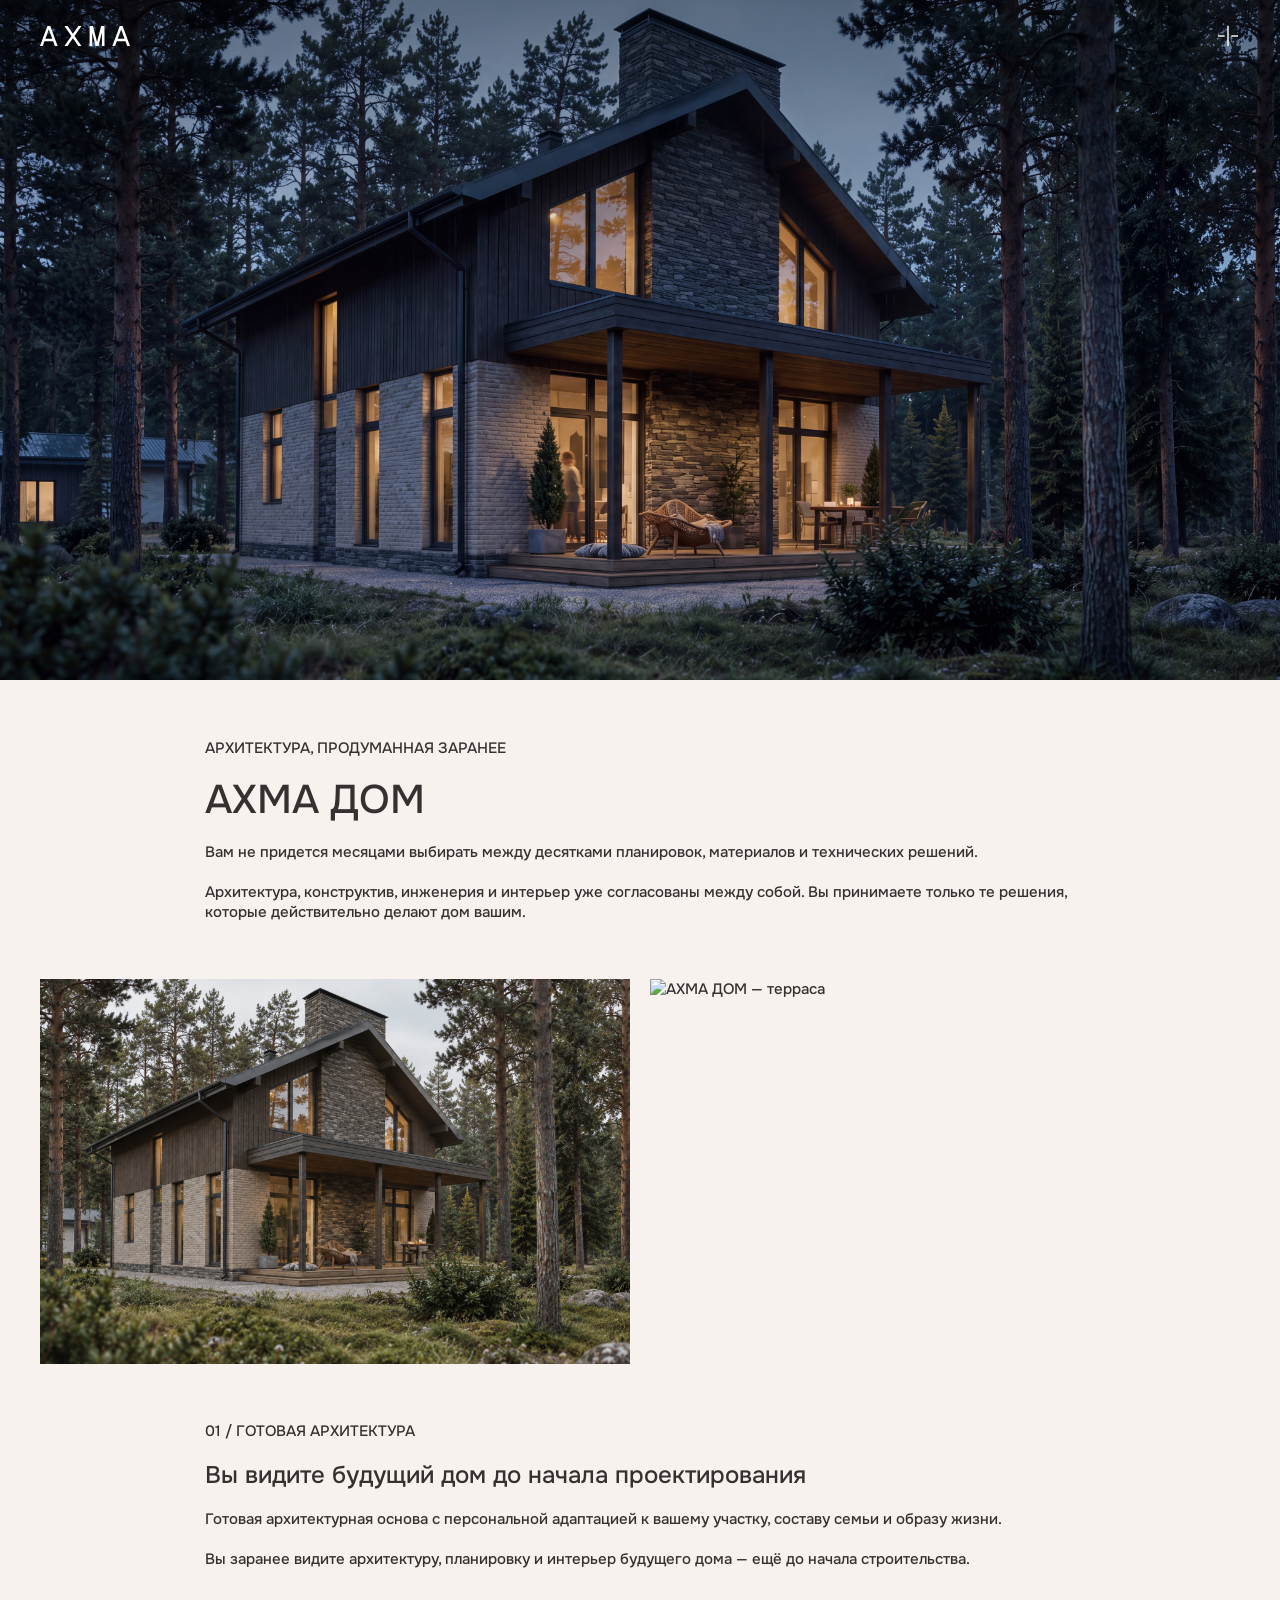
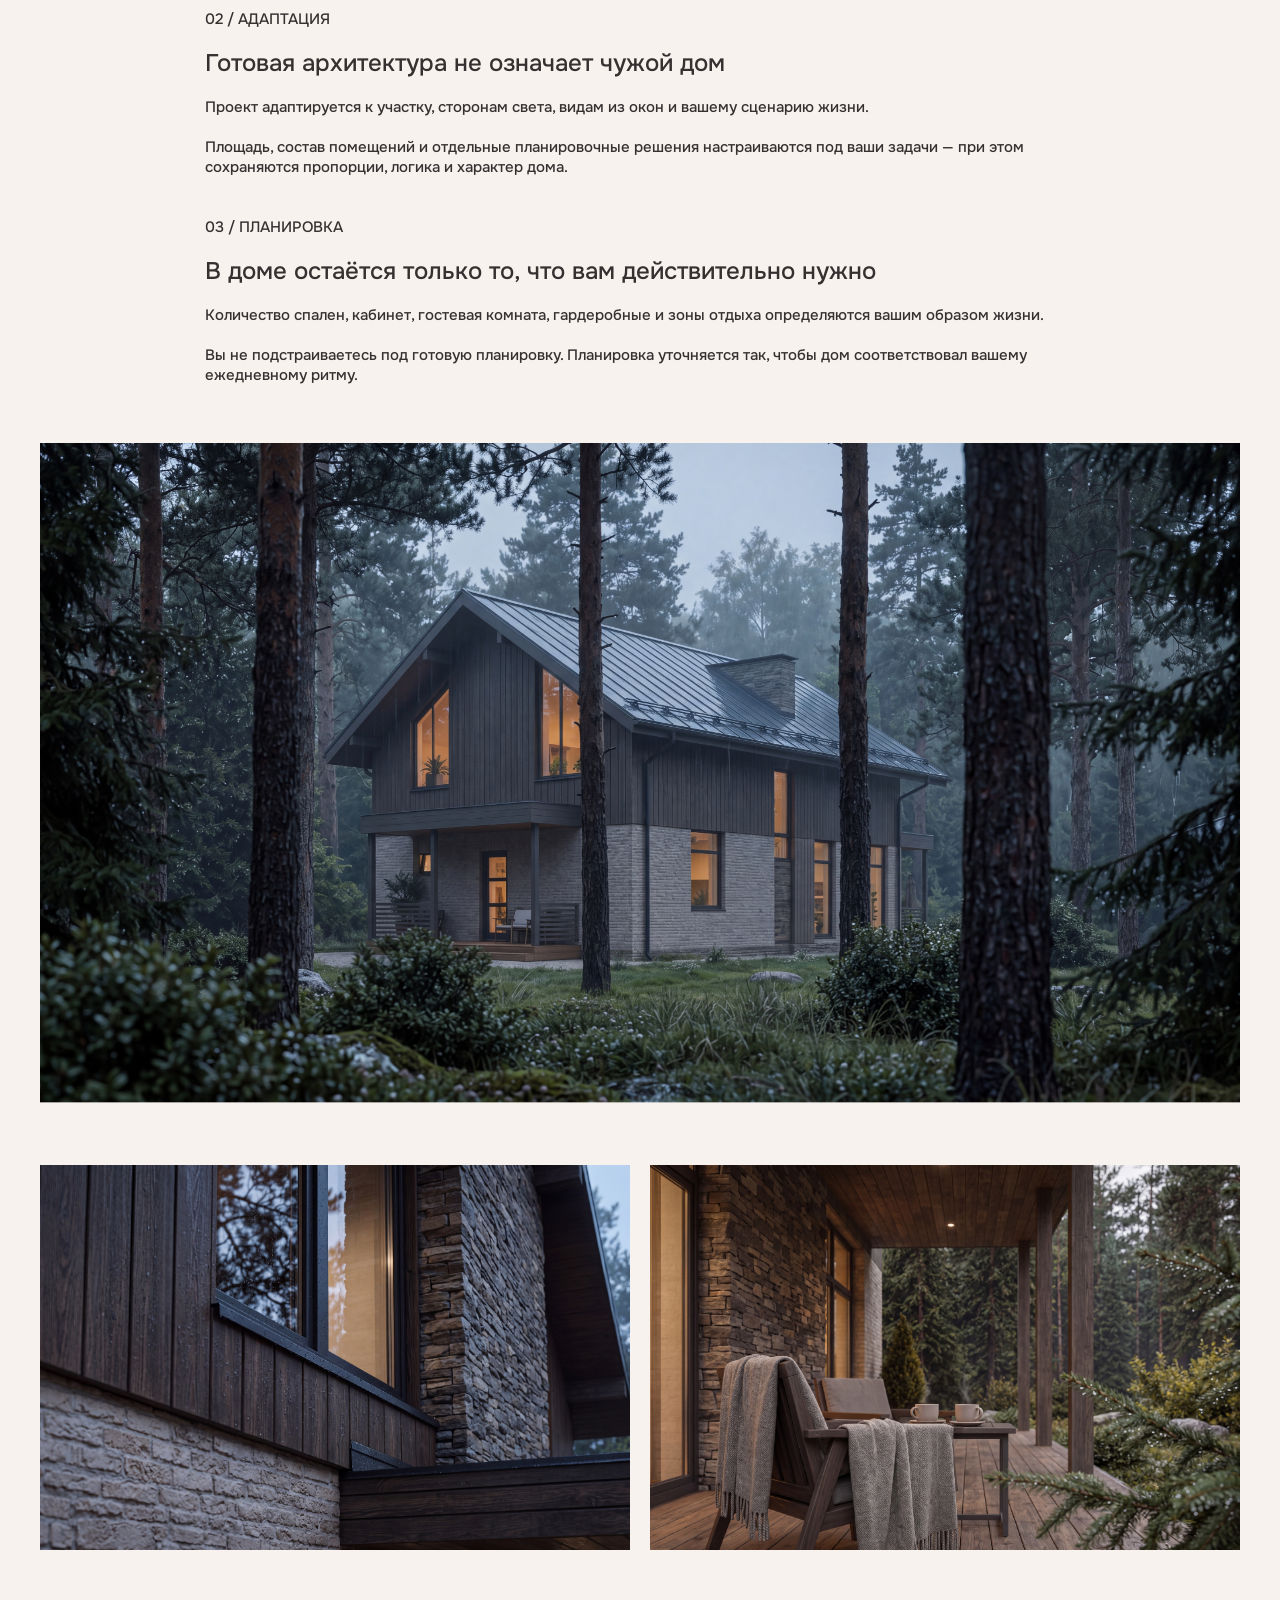
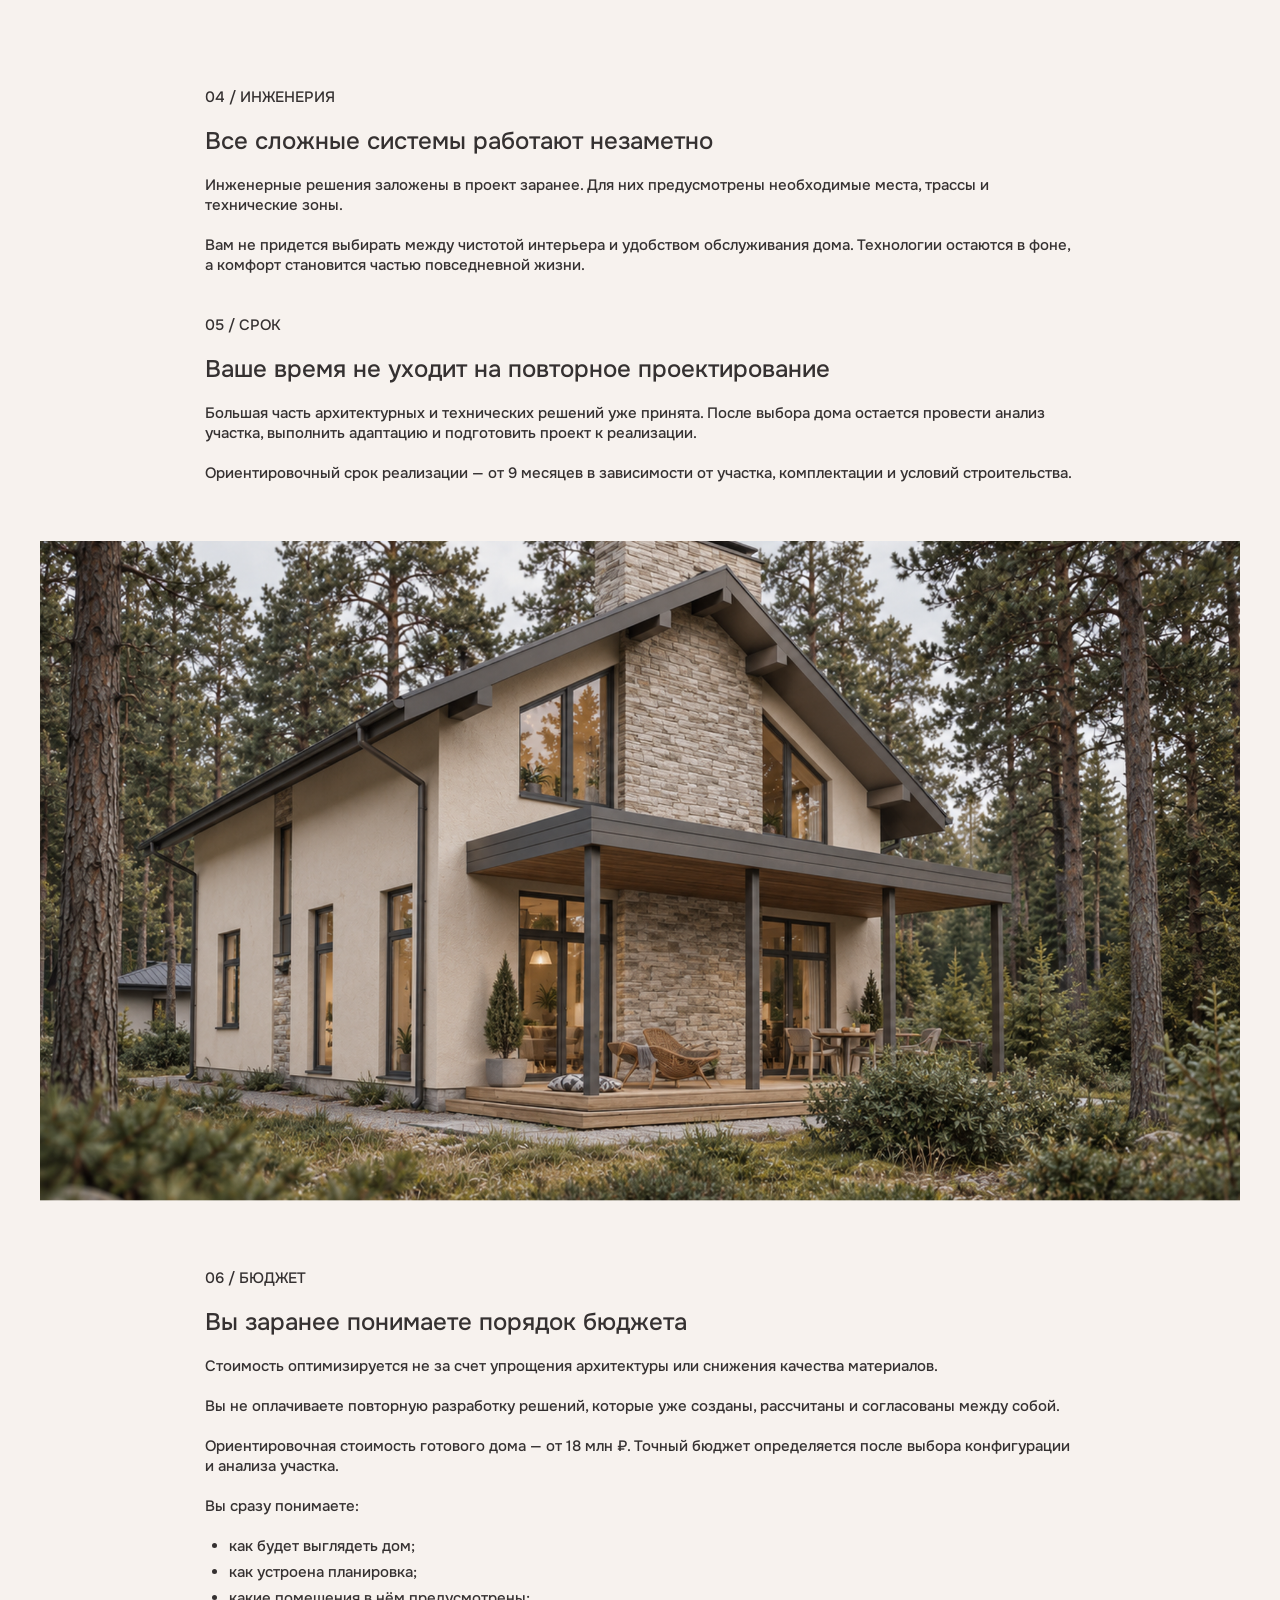
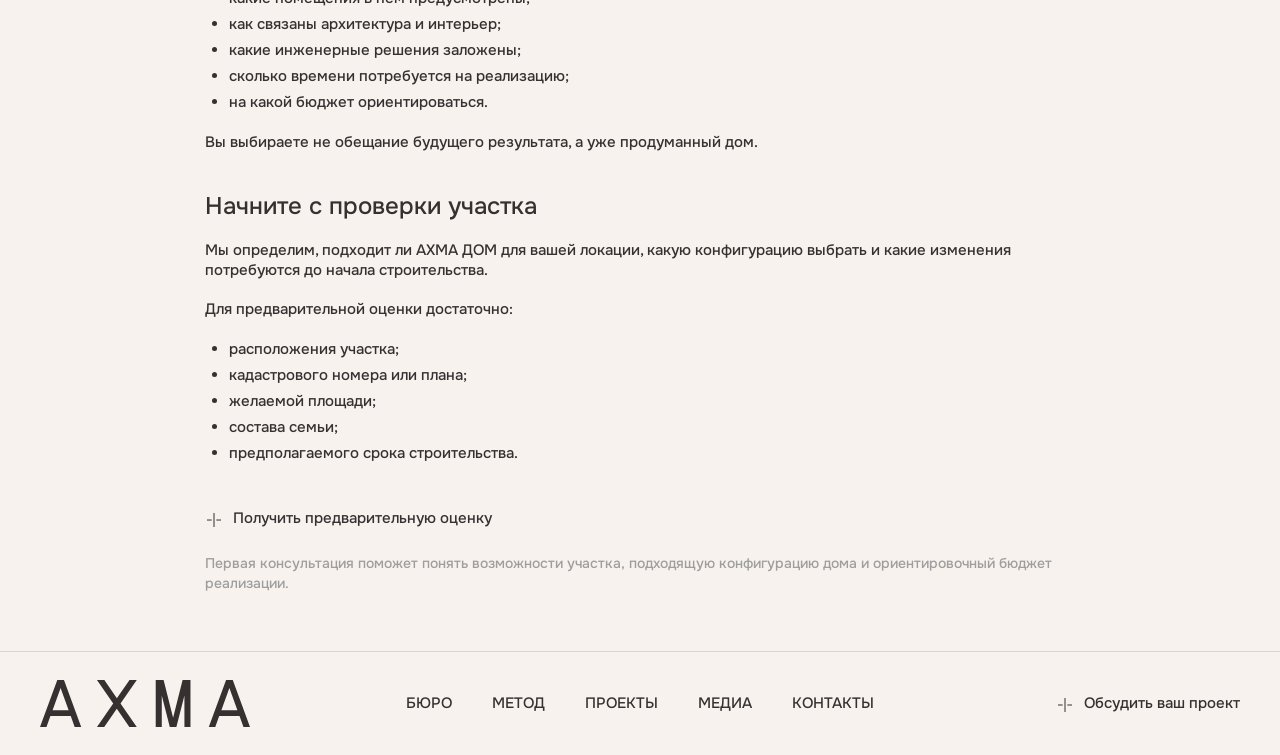
==== ahma-dom.html @ 240c0ae1 "Initial AHMA architectural bureau website with GSAP animations, 6 projects, and intro video" ====
<!DOCTYPE html>
<html lang="ru">
<head>
  <meta charset="UTF-8" />
  <meta name="viewport" content="width=device-width, initial-scale=1.0" />
  <title>АХМА ДОМ — Архитектура, продуманная заранее</title>
  <link rel="preconnect" href="https://fonts.googleapis.com" />
  <link rel="preconnect" href="https://fonts.gstatic.com" crossorigin />
  <link href="https://fonts.googleapis.com/css2?family=Onest:wght@400;500&display=swap" rel="stylesheet" />
  <link rel="stylesheet" href="styles.css" />
  <link rel="stylesheet" href="pages.css" />
</head>
<body id="top">
  <header class="site-header" id="site-header">
    <div class="site-header__inner">
      <a href="index.html" class="site-header__logo" aria-label="АХМА — на главную">
        <img src="assets/logo-header.svg" alt="АХМА" width="90" height="20" />
      </a>
      <button type="button" class="site-header__menu-btn" id="menu-toggle" aria-label="Открыть меню" aria-expanded="false" aria-controls="nav-drawer">
        <img src="assets/menu-icon.svg" alt="" width="24" height="24" />
      </button>
    </div>
  </header>

  <div class="nav-drawer" id="nav-drawer" aria-hidden="true">
    <div class="nav-drawer__backdrop" data-close-drawer></div>
    <nav class="nav-drawer__panel" aria-label="Основная навигация">
      <div class="nav-drawer__top">
        <a href="index.html" class="nav-drawer__logo" aria-label="АХМА — на главную">
          <img src="assets/logo-footer.svg" alt="АХМА" width="144" height="32" />
        </a>
        <button type="button" class="nav-drawer__close" data-close-drawer aria-label="Закрыть меню">
          <img src="assets/arrow-icon.svg" alt="" width="18" height="18" />
        </button>
      </div>
      <ul class="nav-drawer__links">
        <li><a href="bureau.html">Бюро</a></li>
        <li><a href="method.html">Метод</a></li>
        <li><a href="projects.html">Проекты</a></li>
        <li><a href="ahma-dom.html">АХМА ДОМ</a></li>
        <li><a href="media.html">Медиа</a></li>
        <li><a href="index.html#contact">Контакты</a></li>
      </ul>
      <div class="nav-drawer__footer">
        <div class="nav-drawer__contacts">
          <a href="mailto:ahma@bureau.ru">ahma@bureau.ru</a>
          <a href="tel:+79381221138">+7 938 122 11 38</a>
        </div>
        <div class="nav-drawer__socials">
          <a href="https://wa.me/79381221138" target="_blank" rel="noopener noreferrer">WhatsApp</a>
          <a href="https://pinterest.com/" target="_blank" rel="noopener noreferrer">Pinterest</a>
        </div>
      </div>
    </nav>
  </div>

  <main>
    <section class="case-hero">
      <button type="button" class="case-hero__btn" data-lightbox-src="assets/pages/ahmadom-hero.png" data-lightbox-caption="АХМА ДОМ — главный фасад">
        <img src="assets/pages/ahmadom-hero.png" alt="АХМА ДОМ" />
      </button>
      <div class="case-hero__vignette" aria-hidden="true"></div>
    </section>

    <section class="container">
      <div class="ahmadom-section">
        <div class="ahmadom-block">
          <p class="section-eyebrow">Архитектура, продуманная заранее</p>
          <h1 class="display-heading" style="text-transform: uppercase;">АХМА дом</h1>
          <p class="body-copy">Вам не придется месяцами выбирать между десятками планировок, материалов и технических решений.</p>
          <p class="body-copy">Архитектура, конструктив, инженерия и интерьер уже согласованы между собой. Вы принимаете только те решения, которые действительно делают дом вашим.</p>
        </div>
      </div>

      <div class="case-gallery__pair">
        <figure class="case-gallery__pair-item">
          <button type="button" class="project-trigger" data-lightbox-src="assets/pages/ahmadom-1.png" data-lightbox-caption="АХМА ДОМ — экстерьер">
            <img src="assets/pages/ahmadom-1.png" alt="АХМА ДОМ — экстерьер" loading="lazy" />
          </button>
        </figure>
        <figure class="case-gallery__pair-item">
          <button type="button" class="project-trigger" data-lightbox-src="assets/pages/ahmadom-2.png" data-lightbox-caption="АХМА ДОМ — терраса">
            <img src="assets/pages/ahmadom-2.png" alt="АХМА ДОМ — терраса" loading="lazy" />
          </button>
        </figure>
      </div>

      <div class="ahmadom-section">
        <article class="ahmadom-block">
          <p class="section-eyebrow">01 / Готовая архитектура</p>
          <h2 class="display-sm">Вы видите будущий дом до начала проектирования</h2>
          <p class="body-copy">Готовая архитектурная основа с персональной адаптацией к вашему участку, составу семьи и образу жизни.</p>
          <p class="body-copy">Вы заранее видите архитектуру, планировку и интерьер будущего дома — ещё до начала строительства.</p>
        </article>

        <article class="ahmadom-block">
          <p class="section-eyebrow">02 / Адаптация</p>
          <h2 class="display-sm">Готовая архитектура не означает чужой дом</h2>
          <p class="body-copy">Проект адаптируется к участку, сторонам света, видам из окон и вашему сценарию жизни.</p>
          <p class="body-copy">Площадь, состав помещений и отдельные планировочные решения настраиваются под ваши задачи — при этом сохраняются пропорции, логика и характер дома.</p>
        </article>

        <article class="ahmadom-block">
          <p class="section-eyebrow">03 / Планировка</p>
          <h2 class="display-sm">В доме остаётся только то, что вам действительно нужно</h2>
          <p class="body-copy">Количество спален, кабинет, гостевая комната, гардеробные и зоны отдыха определяются вашим образом жизни.</p>
          <p class="body-copy">Вы не подстраиваетесь под готовую планировку. Планировка уточняется так, чтобы дом соответствовал вашему ежедневному ритму.</p>
        </article>
      </div>

      <div class="case-gallery">
        <figure class="case-gallery__wide">
          <button type="button" class="project-trigger" data-lightbox-src="assets/pages/ahmadom-3.png" data-lightbox-caption="АХМА ДОМ — вечерний ракурс">
            <img src="assets/pages/ahmadom-3.png" alt="АХМА ДОМ — вечерний ракурс" loading="lazy" />
          </button>
        </figure>

        <div class="case-gallery__pair">
          <figure class="case-gallery__pair-item">
            <button type="button" class="project-trigger" data-lightbox-src="assets/pages/ahmadom-4.png" data-lightbox-caption="АХМА ДОМ — интерьер гостиной">
              <img src="assets/pages/ahmadom-4.png" alt="АХМА ДОМ — интерьер" loading="lazy" />
            </button>
          </figure>
          <figure class="case-gallery__pair-item">
            <button type="button" class="project-trigger" data-lightbox-src="assets/pages/ahmadom-5.png" data-lightbox-caption="АХМА ДОМ — свет и материалы">
              <img src="assets/pages/ahmadom-5.png" alt="АХМА ДОМ — материалы" loading="lazy" />
            </button>
          </figure>
        </div>
      </div>

      <div class="ahmadom-section">
        <article class="ahmadom-block">
          <p class="section-eyebrow">04 / Инженерия</p>
          <h2 class="display-sm">Все сложные системы работают незаметно</h2>
          <p class="body-copy">Инженерные решения заложены в проект заранее. Для них предусмотрены необходимые места, трассы и технические зоны.</p>
          <p class="body-copy">Вам не придется выбирать между чистотой интерьера и удобством обслуживания дома. Технологии остаются в фоне, а комфорт становится частью повседневной жизни.</p>
        </article>

        <article class="ahmadom-block">
          <p class="section-eyebrow">05 / Срок</p>
          <h2 class="display-sm">Ваше время не уходит на повторное проектирование</h2>
          <p class="body-copy">Большая часть архитектурных и технических решений уже принята. После выбора дома остается провести анализ участка, выполнить адаптацию и подготовить проект к реализации.</p>
          <p class="body-copy">Ориентировочный срок реализации — от 9 месяцев в зависимости от участка, комплектации и условий строительства.</p>
        </article>
      </div>

      <figure class="case-gallery__wide">
        <button type="button" class="project-trigger" data-lightbox-src="assets/pages/ahmadom-6.png" data-lightbox-caption="АХМА ДОМ — двор с костровой чашей">
          <img src="assets/pages/ahmadom-6.png" alt="АХМА ДОМ — двор" loading="lazy" />
        </button>
      </figure>

      <div class="ahmadom-section">
        <article class="ahmadom-block">
          <p class="section-eyebrow">06 / Бюджет</p>
          <h2 class="display-sm">Вы заранее понимаете порядок бюджета</h2>
          <p class="body-copy">Стоимость оптимизируется не за счет упрощения архитектуры или снижения качества материалов.</p>
          <p class="body-copy">Вы не оплачиваете повторную разработку решений, которые уже созданы, рассчитаны и согласованы между собой.</p>
          <p class="body-copy">Ориентировочная стоимость готового дома — от 18 млн ₽. Точный бюджет определяется после выбора конфигурации и анализа участка.</p>
          <p class="body-copy">Вы сразу понимаете:</p>
          <ul class="ahmadom-list">
            <li>как будет выглядеть дом;</li>
            <li>как устроена планировка;</li>
            <li>какие помещения в нём предусмотрены;</li>
            <li>как связаны архитектура и интерьер;</li>
            <li>какие инженерные решения заложены;</li>
            <li>сколько времени потребуется на реализацию;</li>
            <li>на какой бюджет ориентироваться.</li>
          </ul>
          <p class="body-copy">Вы выбираете не обещание будущего результата, а уже продуманный дом.</p>
        </article>

        <article class="ahmadom-block">
          <h2 class="display-sm">Начните с проверки участка</h2>
          <p class="body-copy">Мы определим, подходит ли АХМА ДОМ для вашей локации, какую конфигурацию выбрать и какие изменения потребуются до начала строительства.</p>
          <p class="body-copy">Для предварительной оценки достаточно:</p>
          <ul class="ahmadom-list">
            <li>расположения участка;</li>
            <li>кадастрового номера или плана;</li>
            <li>желаемой площади;</li>
            <li>состава семьи;</li>
            <li>предполагаемого срока строительства.</li>
          </ul>
        </article>

        <div class="ahmadom-block">
          <a href="index.html#contact" class="action-link">
            <span class="action-link__icon" aria-hidden="true"><img src="assets/arrow-icon.svg" alt="" width="18" height="18" /></span>
            <span>Получить предварительную оценку</span>
          </a>
          <p style="font-size: 14px; color: #9e9e9e; line-height: 20px;">
            Первая консультация поможет понять возможности участка, подходящую конфигурацию дома и ориентировочный бюджет реализации.
          </p>
        </div>
      </div>
    </section>
  </main>

  <footer class="site-footer">
    <div class="site-footer__inner">
      <a href="index.html" class="site-footer__logo" aria-label="АХМА — на главную">
        <img src="assets/logo-footer.svg" alt="АХМА" width="315" height="70" />
      </a>
      <nav class="site-footer__nav" aria-label="Навигация в подвале">
        <a href="bureau.html">Бюро</a>
        <a href="method.html">Метод</a>
        <a href="projects.html">Проекты</a>
        <a href="media.html">Медиа</a>
        <a href="index.html#contact">Контакты</a>
      </nav>
      <a href="index.html#contact" class="action-link site-footer__cta">
        <span class="action-link__icon" aria-hidden="true"><img src="assets/arrow-icon.svg" alt="" width="18" height="18" /></span>
        <span>Обсудить ваш проект</span>
      </a>
    </div>
  </footer>

  <div class="lightbox" id="lightbox" aria-hidden="true" role="dialog" aria-modal="true" aria-label="Просмотр фотографии">
    <div class="lightbox__top">
      <span class="lightbox__counter" id="lightbox-counter">01 / 07</span>
      <div class="lightbox__controls">
        <label class="lightbox__mode-toggle"><input type="checkbox" id="lightbox-no-dim-toggle" /><span>Без затемнения</span></label>
        <button type="button" class="lightbox__close" id="lightbox-close" aria-label="Закрыть просмотр">×</button>
      </div>
    </div>
    <div class="lightbox__stage">
      <button type="button" class="lightbox__zone lightbox__zone--prev" id="lightbox-prev" aria-label="Предыдущее фото"><span class="lightbox__arrow" aria-hidden="true">←</span></button>
      <figure class="lightbox__figure"><img src="" alt="" id="lightbox-img" /></figure>
      <button type="button" class="lightbox__zone lightbox__zone--next" id="lightbox-next" aria-label="Следующее фото"><span class="lightbox__arrow" aria-hidden="true">→</span></button>
    </div>
    <div class="lightbox__bottom"><p class="lightbox__caption" id="lightbox-caption"></p></div>
  </div>

  <script src="vendor/gsap.min.js"></script>
  <script src="vendor/ScrollTrigger.min.js"></script>
  <script src="site.js"></script>
  <script src="animations.js"></script>
</body>
</html>
---- styles.css ----
/* ==========================================================================
   АХМА — Architectural Bureau Design System & Responsive Layout
   Reference desktop width: 1920px (1800px inner container, 60px margins)
   ========================================================================== */

:root {
  --bg: #f7f2ee;
  --ink: #353131;
  --muted: #8c8c8c;
  --border: #dad5d1;
  --font-main: 'Cygre Medium', 'Cygre', 'Onest', -apple-system, BlinkMacSystemFont, 'Helvetica Neue', sans-serif;

  --gutter: clamp(20px, 3.125vw, 60px);
  --container-max: 1920px;

  --text-display: clamp(28px, 3.125vw, 60px);
  --leading-display: 1.1;
  --text-body: clamp(15px, 0.9375vw, 18px);
  --leading-body: 1.3333;
  --text-small: clamp(13px, 0.729vw, 14px);
  --leading-small: 1.4285;

  --ease: cubic-bezier(0.22, 1, 0.36, 1);
}

*,
*::before,
*::after {
  box-sizing: border-box;
}

html {
  scroll-behavior: smooth;
  background-color: var(--bg);
  color: var(--ink);
  font-family: var(--font-main);
  font-weight: 500;
  -webkit-font-smoothing: antialiased;
  -moz-osx-font-smoothing: grayscale;
}

body {
  margin: 0;
  background-color: var(--bg);
  color: var(--ink);
  font-size: var(--text-body);
  line-height: var(--leading-body);
  overflow-x: clip;
}

img {
  display: block;
  max-width: 100%;
}

a {
  color: inherit;
  text-decoration: none;
}

button,
input {
  font: inherit;
  color: inherit;
}

h1,
h2,
h3,
p,
blockquote,
figure,
ul,
ol {
  margin: 0;
}

ul,
ol {
  padding: 0;
  list-style: none;
}

.sr-only {
  position: absolute;
  width: 1px;
  height: 1px;
  padding: 0;
  margin: -1px;
  overflow: hidden;
  clip: rect(0, 0, 0, 0);
  white-space: nowrap;
  border: 0;
}

.container {
  width: 100%;
  max-width: var(--container-max);
  margin-inline: auto;
  padding-inline: var(--gutter);
}

/* Typography helpers */
.section-eyebrow {
  font-size: var(--text-body);
  line-height: var(--leading-body);
  font-weight: 500;
  text-transform: uppercase;
  color: var(--ink);
}

.display-heading {
  font-size: var(--text-display);
  line-height: var(--leading-display);
  font-weight: 500;
  color: var(--ink);
}

.body-copy {
  font-size: var(--text-body);
  line-height: var(--leading-body);
  font-weight: 500;
  color: var(--ink);
}

/* Action link (+ icon + label) */
.action-link {
  display: inline-flex;
  align-items: center;
  gap: 10px;
  font-size: var(--text-body);
  line-height: var(--leading-body);
  font-weight: 500;
  color: var(--ink);
  background: none;
  border: none;
  padding: 4px 0;
  cursor: pointer;
  white-space: nowrap;
  transition: opacity 0.25s var(--ease);
}

.action-link:hover {
  opacity: 0.65;
}

.action-link__icon {
  display: inline-flex;
  align-items: center;
  padding-top: 4px;
  flex-shrink: 0;
  transition: transform 0.35s var(--ease);
}

.action-link:hover .action-link__icon {
  transform: rotate(90deg);
}

.action-link__icon img {
  width: 18px;
  height: 18px;
}

/* ==========================================================================
   Header & Left-sliding Navigation Drawer (Меню · слева)
   ========================================================================== */
.site-header {
  position: fixed;
  top: 0;
  left: 0;
  right: 0;
  z-index: 40;
  pointer-events: none;
  transition: background-color 0.35s var(--ease), border-color 0.35s var(--ease);
  border-bottom: 1px solid transparent;
}

.site-header.is-scrolled {
  background-color: rgba(247, 242, 238, 0.9);
  backdrop-filter: blur(10px);
  -webkit-backdrop-filter: blur(10px);
  border-bottom-color: var(--border);
}

.site-header__inner {
  max-width: var(--container-max);
  margin-inline: auto;
  padding: clamp(20px, 1.875vw, 36px) var(--gutter);
  display: flex;
  align-items: center;
  justify-content: space-between;
  transition: padding 0.3s var(--ease);
}

.site-header.is-scrolled .site-header__inner {
  padding-block: 18px;
}

.site-header__logo,
.site-header__menu-btn {
  pointer-events: auto;
  display: inline-flex;
  align-items: center;
  justify-content: center;
}

.site-header__logo img {
  width: 90px;
  height: 20px;
  transition: filter 0.3s var(--ease);
}

.site-header.is-dark-ink .site-header__logo img,
.site-header.is-dark-ink .site-header__menu-btn img,
.site-header.is-scrolled .site-header__logo img,
.site-header.is-scrolled .site-header__menu-btn img {
  filter: brightness(0) saturate(100%) invert(16%) sepia(6%) saturate(464%) hue-rotate(314deg) brightness(95%) contrast(88%);
}

.site-header__menu-btn {
  background: none;
  border: none;
  padding: 4px;
  margin: -4px;
  cursor: pointer;
  transition: transform 0.35s var(--ease), opacity 0.25s var(--ease);
}

.site-header__menu-btn:hover {
  transform: rotate(90deg);
}

.site-header__menu-btn img {
  width: 24px;
  height: 24px;
}

/* Left-sliding Navigation Drawer */
.nav-drawer {
  position: fixed;
  inset: 0;
  z-index: 60;
  pointer-events: none;
  visibility: hidden;
}

.nav-drawer.is-open {
  pointer-events: auto;
  visibility: visible;
}

.nav-drawer__backdrop {
  position: absolute;
  inset: 0;
  background-color: rgba(53, 49, 49, 0.32);
  opacity: 0;
  transition: opacity 0.35s var(--ease);
}

.nav-drawer.is-open .nav-drawer__backdrop {
  opacity: 1;
}

.nav-drawer__panel {
  position: absolute;
  top: 0;
  left: 0;
  bottom: 0;
  width: min(520px, 100%);
  background-color: var(--bg);
  border-right: 1px solid var(--border);
  padding: clamp(24px, 2.5vw, 44px) var(--gutter);
  display: flex;
  flex-direction: column;
  justify-content: space-between;
  transform: translateX(-100%);
  transition: transform 0.42s var(--ease);
}

.nav-drawer.is-open .nav-drawer__panel {
  transform: translateX(0);
}

.nav-drawer__top {
  display: flex;
  align-items: center;
  justify-content: space-between;
}

.nav-drawer__logo img {
  width: 112px;
  height: 25px;
}

.nav-drawer__close {
  background: none;
  border: none;
  padding: 8px;
  margin: -8px;
  cursor: pointer;
  display: inline-flex;
  align-items: center;
  justify-content: center;
  transform: rotate(45deg);
  transition: transform 0.3s var(--ease), opacity 0.25s var(--ease);
}

.nav-drawer__close:hover {
  transform: rotate(135deg);
  opacity: 0.65;
}

.nav-drawer__close img {
  width: 18px;
  height: 18px;
}

.nav-drawer__links {
  display: flex;
  flex-direction: column;
  gap: 18px;
  margin-block: 40px;
}

.nav-drawer__links a {
  font-size: clamp(28px, 3vw, 44px);
  line-height: 1.15;
  text-transform: uppercase;
  letter-spacing: -0.02em;
  transition: opacity 0.25s var(--ease);
}

.nav-drawer__links a:hover {
  opacity: 0.55;
}

.nav-drawer__footer {
  border-top: 1px solid var(--border);
  padding-top: 24px;
  display: flex;
  flex-direction: column;
  gap: 16px;
}

.nav-drawer__contacts,
.nav-drawer__socials {
  display: flex;
  flex-wrap: wrap;
  gap: 12px 24px;
  font-size: 16px;
}

.nav-drawer__contacts a:hover,
.nav-drawer__socials a:hover {
  opacity: 0.6;
}

/* ==========================================================================
   Section 1 & 2: Scroll-driven Hero -> Sky Intro (encore-resort.ru style)
   ========================================================================== */
.intro-stage {
  position: relative;
  width: 100%;
  background-color: var(--bg);
}

.intro-scroll-track {
  position: relative;
  height: 245svh;
}

.intro-sticky {
  position: sticky;
  top: 0;
  height: 100svh;
  width: 100%;
  overflow: hidden;
  display: flex;
  align-items: center;
}

.intro-sticky__sky {
  position: absolute;
  inset: 0;
  background: linear-gradient(180deg, #bcc5ef 0%, #dfe2e7 66%, #f7f2ee 100%);
  z-index: 1;
}

.intro__content {
  position: relative;
  z-index: 2;
  width: 100%;
  max-width: var(--container-max);
  margin-inline: auto;
  padding-inline: var(--gutter);
  padding-top: clamp(48px, 5vw, 96px);
}

.intro__editorial {
  width: min(1180px, 100%);
  margin-inline: auto;
}

.intro__thumb-slot {
  width: clamp(210px, 19.583vw, 376px);
  aspect-ratio: 376 / 200;
  margin-left: 13.135%;
  margin-bottom: clamp(20px, 1.56vw, 30px);
}

.intro__headline {
  font-size: var(--text-display);
  line-height: 1.0333;
  font-weight: 500;
  color: var(--ink);
  word-break: break-word;
  opacity: 0;
  filter: blur(10px);
  transform: translateY(24px);
  will-change: opacity, transform, filter;
}

.intro__headline-lead {
  display: block;
  margin-left: 13.135%;
}

/* Morphing Hero Frame */
.hero-morph {
  position: absolute;
  top: 0;
  left: 0;
  width: 100%;
  height: 100%;
  z-index: 3;
  overflow: hidden;
  background-color: #2b2725;
  transform-origin: top left;
  will-change: transform, width, height;
}

.hero-morph__image {
  width: 100%;
  height: 100%;
  object-fit: cover;
  object-position: center;
  transform-origin: center center;
  will-change: transform;
}

.hero-morph__vignette {
  position: absolute;
  inset: 0;
  background: linear-gradient(180deg, rgba(0, 0, 0, 0.4) 0%, rgba(0, 0, 0, 0) 50%);
  pointer-events: none;
  will-change: opacity;
}

.hero-scroll-hint {
  position: absolute;
  left: 50%;
  bottom: 28px;
  transform: translateX(-50%);
  z-index: 4;
  display: flex;
  flex-direction: column;
  align-items: center;
  gap: 8px;
  color: rgba(255, 255, 255, 0.85);
  font-size: 13px;
  letter-spacing: 0.08em;
  text-transform: uppercase;
  pointer-events: none;
  transition: opacity 0.3s var(--ease);
}

.hero-scroll-hint__line {
  width: 1px;
  height: 28px;
  background: linear-gradient(180deg, rgba(255, 255, 255, 0.85), rgba(255, 255, 255, 0));
}

.intro__house {
  position: relative;
  width: 100%;
  aspect-ratio: 1920 / 1110;
  overflow: hidden;
  background-color: var(--bg);
}

.intro__house-img {
  position: absolute;
  left: 0;
  top: -20.77%;
  width: 100%;
  height: 127.12%;
  max-width: none;
  object-fit: cover;
}

@media (prefers-reduced-motion: reduce) {
  .intro-scroll-track {
    height: auto;
  }

  .intro-sticky {
    position: relative;
    height: auto;
    flex-direction: column;
    padding-bottom: 64px;
  }

  .hero-morph {
    position: relative;
    height: clamp(460px, 53vw, 960px);
    order: -1;
  }

  .intro__thumb-slot {
    display: none;
  }

  .intro__headline {
    opacity: 1;
    transform: none;
  }

  .hero-scroll-hint {
    display: none;
  }
}

/* ==========================================================================
   Section 3: Projects Gallery & Hover Title Plates (712:190)
   ========================================================================== */
.projects {
  padding-top: clamp(48px, 6.25vw, 120px);
  display: flex;
  flex-direction: column;
  gap: clamp(32px, 6.25vw, 120px);
}

.project-trigger {
  display: block;
  width: 100%;
  height: 100%;
  padding: 0;
  margin: 0;
  border: none;
  background: none;
  cursor: zoom-in;
  position: relative;
  overflow: hidden;
  text-align: left;
}

.project-trigger img {
  width: 100%;
  height: 100%;
  object-fit: cover;
  transition: transform 0.7s var(--ease);
}

.project-trigger:hover img,
.project-trigger:focus-visible img {
  transform: scale(1.02);
}

/* Hover & Keyboard-Focus Plate (always visible on touch devices) */
.project-plate {
  position: absolute;
  left: clamp(14px, 1.25vw, 24px);
  bottom: clamp(14px, 1.25vw, 24px);
  max-width: calc(100% - 28px);
  padding: 12px 16px;
  background-color: rgba(247, 242, 238, 0.92);
  backdrop-filter: blur(8px);
  -webkit-backdrop-filter: blur(8px);
  color: var(--ink);
  display: flex;
  flex-direction: column;
  gap: 2px;
  opacity: 0;
  transform: translateY(8px);
  transition: opacity 0.3s var(--ease), transform 0.3s var(--ease);
  pointer-events: none;
}

.project-plate__title {
  font-size: clamp(14px, 0.94vw, 17px);
  line-height: 1.25;
  color: var(--ink);
}

.project-plate__meta {
  font-size: clamp(12px, 0.78vw, 14px);
  line-height: 1.3;
  color: var(--muted);
}

.project-trigger:hover .project-plate,
.project-trigger:focus-visible .project-plate,
.archive-card__btn:hover .project-plate,
.archive-card__btn:focus-visible .project-plate {
  opacity: 1;
  transform: translateY(0);
}

@media (hover: none) {
  .project-plate {
    opacity: 1;
    transform: none;
  }
}

.project-wide {
  width: 100%;
  aspect-ratio: 1800 / 1020;
  overflow: hidden;
}

.project-asymmetric {
  display: grid;
  grid-template-columns: 405fr 215fr 1180fr;
  align-items: stretch;
}

.project-asymmetric__left {
  grid-column: 1;
  display: flex;
  flex-direction: column;
  justify-content: space-between;
  gap: clamp(20px, 5.2vw, 100px);
}

.project-asymmetric__right {
  grid-column: 3;
  aspect-ratio: 1180 / 1020;
  overflow: hidden;
}

.project-detail {
  width: 100%;
  aspect-ratio: 405 / 460;
  overflow: hidden;
}

.project-detail--sculpt .project-trigger img.project-detail__sculpt-img {
  position: absolute;
  height: 100%;
  width: 252.18%;
  left: -88.59%;
  top: 0.04%;
  max-width: none;
  object-fit: fill;
}

.projects__cta-wrap {
  display: flex;
  justify-content: center;
  margin-top: clamp(-12px, -3.125vw, -60px);
}

/* ==========================================================================
   Section 3B: 5-Project Archive (from Google Doc)
   ========================================================================== */
.archive {
  padding-top: clamp(72px, 8.5vw, 160px);
}

.archive__header {
  display: flex;
  flex-wrap: wrap;
  align-items: flex-end;
  justify-content: space-between;
  gap: 24px;
  padding-bottom: clamp(28px, 2.5vw, 44px);
  border-bottom: 1px solid var(--border);
}

.archive__title {
  margin-top: 12px;
}

.archive__filters {
  display: flex;
  flex-wrap: wrap;
  gap: 10px 28px;
}

.archive__filter {
  background: none;
  border: none;
  border-bottom: 1px solid transparent;
  padding: 6px 0;
  cursor: pointer;
  font-size: var(--text-body);
  line-height: var(--leading-body);
  color: var(--muted);
  transition: color 0.25s var(--ease), border-color 0.25s var(--ease);
}

.archive__filter:hover,
.archive__filter.is-active {
  color: var(--ink);
  border-bottom-color: var(--ink);
}

.archive__grid {
  padding-top: clamp(28px, 2.8vw, 50px);
  display: grid;
  grid-template-columns: repeat(3, minmax(0, 1fr));
  gap: clamp(24px, 2.5vw, 44px) clamp(20px, 2.08vw, 40px);
}

.archive-card.is-hidden {
  display: none;
}

.archive-card__btn {
  display: flex;
  flex-direction: column;
  width: 100%;
  padding: 0;
  border: none;
  background: none;
  text-align: left;
  cursor: pointer;
}

.archive-card__media {
  position: relative;
  width: 100%;
  aspect-ratio: 4 / 3;
  overflow: hidden;
  background-color: #e6dfd9;
}

.archive-card__media img {
  width: 100%;
  height: 100%;
  object-fit: cover;
  transition: transform 0.65s var(--ease);
}

.archive-card__btn:hover .archive-card__media img,
.archive-card__btn:focus-visible .archive-card__media img {
  transform: scale(1.03);
}

.archive-card__info {
  padding-top: 14px;
  display: flex;
  flex-direction: column;
  gap: 4px;
}

.archive-card__name {
  font-size: var(--text-body);
  line-height: var(--leading-body);
  font-weight: 500;
  color: var(--ink);
}

.archive-card__sub {
  font-size: var(--text-small);
  line-height: var(--leading-small);
  color: var(--muted);
}

/* ==========================================================================
   Project Detail Modal
   ========================================================================== */
.project-modal {
  position: fixed;
  inset: 0;
  z-index: 70;
  display: flex;
  justify-content: flex-end;
  opacity: 0;
  visibility: hidden;
  pointer-events: none;
  transition: opacity 0.3s var(--ease), visibility 0.3s var(--ease);
}

.project-modal.is-open {
  opacity: 1;
  visibility: visible;
  pointer-events: auto;
}

.project-modal__backdrop {
  position: absolute;
  inset: 0;
  background-color: rgba(53, 49, 49, 0.36);
}

.project-modal__sheet {
  position: relative;
  z-index: 1;
  width: min(920px, 100%);
  height: 100%;
  background-color: var(--bg);
  border-left: 1px solid var(--border);
  overflow-y: auto;
  padding: clamp(24px, 3vw, 48px) var(--gutter);
  transform: translateX(48px);
  transition: transform 0.38s var(--ease);
}

.project-modal.is-open .project-modal__sheet {
  transform: translateX(0);
}

.project-modal__header {
  display: flex;
  align-items: center;
  justify-content: space-between;
  padding-bottom: 20px;
  border-bottom: 1px solid var(--border);
}

.project-modal__close {
  background: none;
  border: none;
  padding: 8px;
  margin: -8px;
  cursor: pointer;
  transform: rotate(45deg);
  transition: transform 0.3s var(--ease), opacity 0.25s var(--ease);
}

.project-modal__close:hover {
  transform: rotate(135deg);
  opacity: 0.65;
}

.project-modal__close img {
  width: 18px;
  height: 18px;
}

.project-modal__body {
  padding-top: clamp(24px, 2.5vw, 40px);
  display: flex;
  flex-direction: column;
  gap: 32px;
}

.project-modal__title {
  font-size: clamp(28px, 3vw, 48px);
  line-height: 1.1;
  font-weight: 500;
  color: var(--ink);
}

.project-modal__hero {
  width: 100%;
  aspect-ratio: 16 / 10;
  overflow: hidden;
}

.project-modal__hero img {
  width: 100%;
  height: 100%;
  object-fit: cover;
}

.project-modal__specs {
  border-top: 1px solid var(--border);
}

.project-modal__spec-row {
  display: grid;
  grid-template-columns: minmax(140px, 200px) 1fr;
  gap: 12px 24px;
  padding-block: 14px;
  border-bottom: 1px solid var(--border);
}

.project-modal__spec-label {
  color: var(--muted);
}

.project-modal__concept {
  display: flex;
  flex-direction: column;
  gap: 16px;
}

.project-modal__concept p {
  font-size: var(--text-body);
  line-height: 1.5;
  color: var(--ink);
}

.project-modal__divider {
  width: 48px;
  height: 1px;
  background-color: var(--border);
  margin-block: 4px;
}

/* ==========================================================================
   Section 4: Founders Quote & Portrait
   ========================================================================== */
.founders {
  padding-top: clamp(72px, 10.4vw, 200px);
}

.founders__inner {
  border-top: 1px solid var(--border);
  border-bottom: 1px solid var(--border);
  padding-block: clamp(32px, 2.6vw, 50px);
  display: grid;
  grid-template-columns: minmax(0, 870fr) minmax(0, 715fr);
  column-gap: clamp(32px, 11.2vw, 215px);
  row-gap: 36px;
  align-items: center;
}

.founders__text {
  display: flex;
  flex-direction: column;
  justify-content: space-between;
  gap: clamp(36px, 10.4vw, 200px);
}

.founders__quote {
  font-size: var(--text-display);
  line-height: var(--leading-display);
  letter-spacing: -0.04em;
  color: var(--ink);
}

.founders__author {
  font-size: var(--text-body);
  line-height: var(--leading-body);
  color: var(--ink);
  max-width: 405px;
}

.founders__portrait {
  width: 100%;
  aspect-ratio: 715 / 842;
  overflow: hidden;
}

.founders__portrait img {
  width: 100%;
  height: 100%;
  object-fit: cover;
}

/* ==========================================================================
   Section 5: Recognition & Geography
   ========================================================================== */
.credentials {
  padding-top: clamp(72px, 10.4vw, 200px);
  display: grid;
  grid-template-columns: repeat(2, minmax(0, 1fr));
  gap: clamp(48px, 3.125vw, 60px);
  align-items: start;
}

.credentials__column {
  display: flex;
  flex-direction: column;
  gap: clamp(20px, 1.56vw, 30px);
}

.lined-list {
  border-top: 1px solid var(--border);
}

.lined-list__item {
  border-bottom: 1px solid var(--border);
  padding-block: 14px;
  display: flex;
  flex-direction: column;
  gap: 4px;
}

.lined-list__title {
  font-size: var(--text-body);
  line-height: var(--leading-body);
  color: var(--ink);
}

.lined-list__meta {
  font-size: var(--text-body);
  line-height: var(--leading-body);
  color: var(--muted);
}

/* ==========================================================================
   Section 6: Method
   ========================================================================== */
.method {
  padding-top: clamp(80px, 11.45vw, 220px);
}

.method__header {
  display: grid;
  grid-template-columns: repeat(2, minmax(0, 1fr));
  column-gap: clamp(32px, 3.125vw, 60px);
  row-gap: 24px;
  align-items: start;
}

.method__heading-col {
  display: flex;
  flex-direction: column;
  gap: 20px;
  max-width: 715px;
}

.method__desc-col {
  padding-top: clamp(0px, 2.3vw, 44px);
  max-width: 715px;
}

.method__cards {
  margin-top: clamp(48px, 6.77vw, 130px);
  display: grid;
  grid-template-columns: repeat(4, minmax(0, 1fr));
  border-top: 1px solid var(--border);
  border-left: 1px solid var(--border);
}

.method__card {
  border-right: 1px solid var(--border);
  border-bottom: 1px solid var(--border);
  padding: clamp(24px, 2.08vw, 40px);
  display: flex;
  flex-direction: column;
  gap: 20px;
}

.method__num,
.method__card-text {
  font-size: var(--text-body);
  line-height: var(--leading-body);
  color: var(--ink);
}

.method__visual {
  margin-top: clamp(48px, 7.29vw, 140px);
  width: 100%;
  aspect-ratio: 1800 / 1004;
  overflow: hidden;
}

/* ==========================================================================
   Section 7: Contact / Form
   ========================================================================== */
.contact {
  padding-top: clamp(72px, 9.375vw, 180px);
  padding-bottom: clamp(72px, 8.33vw, 160px);
  display: grid;
  grid-template-columns: 310fr 560fr 370fr 560fr;
  align-items: start;
}

.contact__eyebrow-col {
  grid-column: 1;
}

.contact__form-col {
  grid-column: 2;
}

.contact__info-col {
  grid-column: 4;
  padding-top: 12px;
}

.contact__title {
  margin-bottom: clamp(32px, 2.6vw, 50px);
}

.contact-form__fields {
  border-top: 1px solid var(--border);
}

.contact-form__field {
  display: block;
  border-bottom: 1px solid var(--border);
  transition: border-color 0.25s var(--ease);
}

.contact-form__field:focus-within {
  border-bottom-color: var(--ink);
}

.contact-form__field input {
  width: 100%;
  border: none;
  background: transparent;
  padding: 14px 0 20px;
  font-size: var(--text-body);
  line-height: var(--leading-body);
  color: var(--ink);
  outline: none;
}

.contact-form__field input::placeholder {
  color: var(--muted);
}

.contact-form__field.is-invalid {
  border-bottom-color: #b4433a;
}

.contact-form__consent {
  display: flex;
  align-items: flex-start;
  gap: 10px;
  margin-top: 24px;
  cursor: pointer;
  position: relative;
}

.contact-form__consent input {
  position: absolute;
  opacity: 0;
  width: 16px;
  height: 16px;
  margin: 0;
  cursor: pointer;
}

.contact-form__checkbox {
  width: 12px;
  height: 12px;
  margin-top: 5px;
  border: 1px solid var(--ink);
  border-radius: 2px;
  flex-shrink: 0;
  position: relative;
  transition: background-color 0.2s var(--ease);
}

.contact-form__consent input:checked + .contact-form__checkbox {
  background-color: var(--ink);
}

.contact-form__consent input:checked + .contact-form__checkbox::after {
  content: '';
  position: absolute;
  left: 3px;
  top: 0.5px;
  width: 4px;
  height: 7px;
  border: solid var(--bg);
  border-width: 0 1.5px 1.5px 0;
  transform: rotate(45deg);
}

.contact-form__consent input:focus-visible + .contact-form__checkbox {
  outline: 2px solid var(--ink);
  outline-offset: 2px;
}

.contact-form__consent-text {
  font-size: var(--text-small);
  line-height: var(--leading-small);
  color: var(--ink);
}

.contact-form__actions {
  margin-top: clamp(28px, 2.08vw, 40px);
  display: flex;
  flex-direction: column;
  align-items: flex-start;
  gap: 12px;
}

.contact-form__status {
  font-size: var(--text-small);
  line-height: var(--leading-small);
  color: var(--ink);
  min-height: 20px;
}

.contact-form__status.is-error {
  color: #b4433a;
}

.contact-links {
  border-top: 1px solid var(--border);
}

.contact-links__row {
  border-bottom: 1px solid var(--border);
  padding: 14px 0 20px;
  font-size: var(--text-body);
  line-height: var(--leading-body);
  color: var(--ink);
}

.contact-links__row a {
  transition: opacity 0.25s var(--ease);
}

.contact-links__row a:hover {
  opacity: 0.6;
}

.contact-links__row--socials {
  display: flex;
  flex-wrap: wrap;
  gap: 20px;
}

/* ==========================================================================
   Footer
   ========================================================================== */
.site-footer {
  border-top: 1px solid var(--border);
}

.site-footer__inner {
  max-width: var(--container-max);
  margin-inline: auto;
  padding: clamp(28px, 2.08vw, 40px) var(--gutter);
  display: grid;
  grid-template-columns: 1fr auto 1fr;
  align-items: center;
  gap: 24px;
}

.site-footer__logo {
  justify-self: start;
  display: inline-block;
}

.site-footer__logo img {
  width: clamp(160px, 16.4vw, 315px);
  height: auto;
}

.site-footer__nav {
  justify-self: center;
  display: flex;
  align-items: center;
  gap: clamp(20px, 3.125vw, 60px);
  font-size: var(--text-body);
  line-height: var(--leading-body);
  text-transform: uppercase;
  white-space: nowrap;
}

.site-footer__nav a {
  transition: opacity 0.25s var(--ease);
}

.site-footer__nav a:hover {
  opacity: 0.6;
}

.site-footer__cta {
  justify-self: end;
}

/* ==========================================================================
   Lightbox Modal (Default dimmed + "Без затемнения" light mode per 712:190)
   ========================================================================== */
.lightbox {
  --lb-bg: rgba(24, 22, 21, 0.94);
  --lb-fg: #f7f2ee;
  --lb-border: rgba(247, 242, 238, 0.26);

  position: fixed;
  inset: 0;
  z-index: 80;
  background-color: var(--lb-bg);
  color: var(--lb-fg);
  display: grid;
  grid-template-rows: auto 1fr auto;
  padding: clamp(18px, 2.2vw, 32px) var(--gutter);
  opacity: 0;
  visibility: hidden;
  pointer-events: none;
  transition: opacity 0.3s var(--ease), visibility 0.3s var(--ease), background-color 0.25s var(--ease), color 0.25s var(--ease);
}

.lightbox.is-no-dim {
  --lb-bg: #f7f2ee;
  --lb-fg: #353131;
  --lb-border: rgba(53, 49, 49, 0.22);
}

.lightbox.is-open {
  opacity: 1;
  visibility: visible;
  pointer-events: auto;
}

.lightbox__top {
  display: flex;
  align-items: center;
  justify-content: space-between;
  gap: 16px;
}

.lightbox__counter {
  font-size: 16px;
  font-variant-numeric: tabular-nums;
}

.lightbox__controls {
  display: flex;
  align-items: center;
  gap: 20px;
}

.lightbox__mode-toggle {
  display: inline-flex;
  align-items: center;
  gap: 8px;
  font-size: 14px;
  cursor: pointer;
  user-select: none;
}

.lightbox__mode-toggle input {
  accent-color: var(--ink);
  cursor: pointer;
}

.lightbox__close {
  background: none;
  border: 1px solid var(--lb-border);
  color: var(--lb-fg);
  width: 42px;
  height: 42px;
  display: inline-flex;
  align-items: center;
  justify-content: center;
  font-size: 24px;
  line-height: 1;
  cursor: pointer;
  transition: opacity 0.2s var(--ease), border-color 0.2s var(--ease);
}

.lightbox__close:hover {
  opacity: 0.7;
}

.lightbox__stage {
  position: relative;
  display: flex;
  align-items: center;
  justify-content: center;
  min-height: 0;
  padding-block: 16px;
}

.lightbox__figure {
  max-width: min(1400px, 88vw);
  max-height: 100%;
  display: flex;
  align-items: center;
  justify-content: center;
}

.lightbox__figure img {
  max-width: 100%;
  max-height: 76vh;
  object-fit: contain;
}

.lightbox__zone {
  position: absolute;
  top: 0;
  bottom: 0;
  width: 28%;
  background: none;
  border: none;
  color: var(--lb-fg);
  display: flex;
  align-items: center;
  cursor: pointer;
  padding: 0 12px;
}

.lightbox__zone--prev {
  left: 0;
  justify-content: flex-start;
}

.lightbox__zone--next {
  right: 0;
  justify-content: flex-end;
}

.lightbox__arrow {
  width: 44px;
  height: 44px;
  border: 1px solid var(--lb-border);
  display: inline-flex;
  align-items: center;
  justify-content: center;
  font-size: 20px;
  opacity: 0.45;
  transition: opacity 0.2s var(--ease), transform 0.2s var(--ease);
}

.lightbox__zone:hover .lightbox__arrow,
.lightbox__zone:focus-visible .lightbox__arrow {
  opacity: 1;
  transform: scale(1.06);
}

.lightbox__bottom {
  display: flex;
  justify-content: center;
  padding-top: 8px;
}

.lightbox__caption {
  font-size: 16px;
  text-align: center;
  color: var(--lb-fg);
}

/* ==========================================================================
   Responsive Breakpoints
   ========================================================================== */
@media (max-width: 1180px) {
  .archive__grid {
    grid-template-columns: repeat(2, minmax(0, 1fr));
  }

  .site-footer__inner {
    grid-template-columns: 1fr;
    justify-items: start;
    gap: 28px;
  }

  .site-footer__nav {
    justify-self: start;
    flex-wrap: wrap;
    gap: 16px 32px;
  }

  .site-footer__cta {
    justify-self: start;
  }

  .contact {
    grid-template-columns: minmax(0, 1fr) minmax(0, 1fr);
    column-gap: 48px;
    row-gap: 32px;
  }

  .contact__eyebrow-col {
    grid-column: 1 / -1;
  }

  .contact__form-col {
    grid-column: 1;
  }

  .contact__info-col {
    grid-column: 2;
    padding-top: 0;
  }
}

@media (max-width: 960px) {
  .project-asymmetric {
    grid-template-columns: 1fr;
    gap: 24px;
  }

  .project-asymmetric__left {
    grid-column: 1;
    flex-direction: row;
    gap: 20px;
    order: 2;
  }

  .project-asymmetric__right {
    grid-column: 1;
    order: 1;
  }

  .founders__inner {
    grid-template-columns: 1fr;
    gap: 40px;
  }

  .founders__portrait {
    max-width: 540px;
  }

  .method__header {
    grid-template-columns: 1fr;
  }

  .method__desc-col {
    padding-top: 0;
  }

  .method__cards {
    grid-template-columns: repeat(2, minmax(0, 1fr));
  }
}

@media (max-width: 720px) {
  .intro-scroll-track {
    height: 175svh;
  }

  .intro__thumb-slot {
    margin-left: 0;
    width: min(260px, 72%);
  }

  .intro__headline-lead {
    margin-left: 0;
    display: inline;
  }

  .intro__house {
    aspect-ratio: 4 / 3;
  }

  .project-wide,
  .project-asymmetric__right,
  .method__visual {
    aspect-ratio: 4 / 3;
  }

  .archive__grid {
    grid-template-columns: 1fr;
  }

  .project-modal__spec-row {
    grid-template-columns: 1fr;
    gap: 4px;
  }

  .credentials {
    grid-template-columns: 1fr;
    gap: 48px;
  }

  .method__cards {
    grid-template-columns: 1fr;
  }

  .contact {
    grid-template-columns: 1fr;
    row-gap: 40px;
  }

  .contact__form-col,
  .contact__info-col {
    grid-column: 1;
  }
}
---- pages.css ----
/* ==========================================================================
   АХМА — Inner Pages Styles (Бюро, Метод, Медиа, Проекты, Проект, АХМА ДОМ)
   Extends styles.css design system tokens
   ========================================================================== */

/* Light-background inner page header */
.site-header--solid {
  position: sticky;
  top: 0;
  background-color: rgba(247, 242, 238, 0.92);
  backdrop-filter: blur(10px);
  -webkit-backdrop-filter: blur(10px);
  border-bottom: 1px solid transparent;
  pointer-events: auto;
}

.site-header--solid.is-scrolled {
  border-bottom-color: var(--border);
}

.site-header--solid .site-header__logo img,
.site-header--solid .site-header__menu-btn img {
  filter: brightness(0) saturate(100%) invert(16%) sepia(6%) saturate(464%) hue-rotate(314deg) brightness(95%) contrast(88%);
}

/* Large editorial display (88px on 1920px) */
.display-xl {
  font-size: clamp(32px, 4.583vw, 88px);
  line-height: 1.068;
  letter-spacing: -0.04em;
  font-weight: 500;
  color: var(--ink);
}

.display-md {
  font-size: clamp(24px, 2.5vw, 48px);
  line-height: 1.125;
  letter-spacing: -0.03em;
  font-weight: 500;
  color: var(--ink);
}

.display-sm {
  font-size: clamp(22px, 1.875vw, 36px);
  line-height: 1.1667;
  font-weight: 500;
  color: var(--ink);
}

.lead-copy {
  font-size: clamp(18px, 1.25vw, 24px);
  line-height: 1.3333;
  font-weight: 500;
  color: var(--ink);
}

/* ==========================================================================
   Page Hero (Бюро / Метод)
   ========================================================================== */
.editorial-hero {
  padding-top: clamp(44px, 4.167vw, 80px);
  padding-bottom: clamp(56px, 6.25vw, 120px);
  display: flex;
  flex-direction: column;
  gap: clamp(36px, 4.375vw, 84px);
}

.editorial-hero__row {
  display: grid;
  grid-template-columns: minmax(140px, 405fr) minmax(0, 1335fr);
  gap: clamp(20px, 3.125vw, 60px);
  align-items: start;
}

.editorial-hero__intro {
  display: grid;
  grid-template-columns: minmax(0, 930fr) minmax(0, 870fr);
}

.editorial-hero__intro-body {
  grid-column: 2;
  max-width: 780px;
}

/* ==========================================================================
   Page: Бюро (589:247)
   ========================================================================== */
.bureau-quote {
  padding-bottom: clamp(56px, 6.25vw, 120px);
}

.bureau-quote__box {
  border-top: 1px solid var(--border);
  border-bottom: 1px solid var(--border);
  padding-block: clamp(36px, 3.33vw, 64px);
  display: flex;
  flex-direction: column;
  gap: clamp(32px, 3.125vw, 60px);
}

.bureau-quote__row {
  display: grid;
  grid-template-columns: minmax(60px, 405fr) minmax(0, 1335fr);
  gap: clamp(16px, 3.125vw, 60px);
  align-items: start;
}

.bureau-quote__mark {
  font-size: clamp(56px, 6.25vw, 120px);
  line-height: 0.85;
  color: var(--ink);
}

.bureau-quote__author-row {
  display: grid;
  grid-template-columns: minmax(0, 930fr) minmax(0, 870fr);
}

.bureau-quote__author {
  grid-column: 2;
  font-size: var(--text-body);
  line-height: var(--leading-body);
}

.bureau-gallery {
  display: flex;
  flex-direction: column;
  gap: clamp(36px, 5.2vw, 100px);
}

.bureau-gallery__split {
  display: grid;
  grid-template-columns: minmax(0, 1180fr) minmax(0, 215fr) minmax(0, 405fr);
  align-items: center;
}

.bureau-gallery__split--reverse {
  grid-template-columns: minmax(0, 405fr) minmax(0, 215fr) minmax(0, 1180fr);
}

.bureau-gallery__large {
  aspect-ratio: 1180 / 760;
  overflow: hidden;
}

.bureau-gallery__detail {
  aspect-ratio: 405 / 570;
  overflow: hidden;
  position: relative;
}

.bureau-gallery__split .bureau-gallery__large { grid-column: 1; }
.bureau-gallery__split .bureau-gallery__detail { grid-column: 3; }

.bureau-gallery__split--reverse .bureau-gallery__detail { grid-column: 1; }
.bureau-gallery__split--reverse .bureau-gallery__large { grid-column: 3; }

.bureau-gallery__wide {
  width: 100%;
  aspect-ratio: 1800 / 1020;
  overflow: hidden;
}

.bureau-gallery__large img,
.bureau-gallery__detail img,
.bureau-gallery__wide img {
  width: 100%;
  height: 100%;
  object-fit: cover;
}

.bureau-gallery__links {
  display: flex;
  flex-wrap: wrap;
  align-items: center;
  justify-content: space-between;
  gap: 20px;
  padding-top: clamp(40px, 4.167vw, 80px);
  padding-bottom: clamp(56px, 6.25vw, 120px);
  padding-left: clamp(0px, 24.2vw, 465px);
}

.bureau-gallery__text-link {
  font-size: var(--text-body);
  line-height: var(--leading-body);
  color: var(--ink);
  transition: opacity 0.25s var(--ease);
}

.bureau-gallery__text-link:hover {
  opacity: 0.6;
}

.bureau-geo {
  padding-top: clamp(40px, 4.167vw, 80px);
  padding-bottom: clamp(56px, 6.25vw, 120px);
  display: grid;
  grid-template-columns: minmax(0, 570px) minmax(0, 760px);
  justify-content: space-between;
  align-items: center;
  gap: 48px;
}

.bureau-geo__info {
  display: flex;
  flex-direction: column;
  gap: clamp(28px, 2.5vw, 48px);
}

.bureau-geo__head {
  display: flex;
  flex-direction: column;
  gap: 16px;
}

.bureau-geo__sub {
  font-size: var(--text-body);
  line-height: 1.55;
  color: rgba(53, 49, 49, 0.6);
}

.bureau-geo__list {
  border-top: 1px solid rgba(53, 49, 49, 0.14);
}

.bureau-geo__item {
  border-bottom: 1px solid rgba(53, 49, 49, 0.14);
  padding-block: clamp(14px, 1.04vw, 20px);
  display: flex;
  align-items: center;
  justify-content: space-between;
  gap: 16px;
}

.bureau-geo__city {
  display: inline-flex;
  align-items: center;
  gap: 16px;
  font-size: clamp(22px, 1.667vw, 32px);
  line-height: 1.1875;
  letter-spacing: -0.01em;
}

.bureau-geo__dot {
  width: 8px;
  height: 8px;
  border-radius: 50%;
  background-color: var(--ink);
  flex-shrink: 0;
}

.bureau-geo__country {
  font-size: 16px;
  color: rgba(53, 49, 49, 0.4);
}

.bureau-geo__globe {
  position: relative;
  width: min(760px, 100%);
  aspect-ratio: 1;
  border-radius: 50%;
  overflow: hidden;
  justify-self: end;
  background: radial-gradient(circle at 50% 50%, #ffffff 0%, #e8e4df 70%, #c8c2bb 100%);
}

.bureau-geo__globe img {
  width: 100%;
  height: 100%;
  object-fit: cover;
}

.bureau-geo__globe::after {
  content: '';
  position: absolute;
  inset: 0;
  border-radius: 50%;
  background: radial-gradient(circle at 50% 50%, rgba(0, 0, 0, 0) 55%, rgba(0, 0, 0, 0.18) 100%);
  pointer-events: none;
}

/* ==========================================================================
   Page: Метод (586:514)
   ========================================================================== */
.method-principles {
  padding-bottom: clamp(40px, 3.125vw, 60px);
}

.method-principle {
  border-top: 1px solid var(--border);
  padding-top: clamp(32px, 2.5vw, 48px);
  padding-bottom: clamp(44px, 4.167vw, 80px);
  min-height: clamp(180px, 16vw, 310px);
  display: grid;
  grid-template-columns: minmax(160px, 405fr) minmax(0, 715fr) minmax(0, 560fr);
  gap: clamp(20px, 3.125vw, 60px);
  align-items: start;
}

.method-principle__num {
  font-size: var(--text-body);
  line-height: var(--leading-body);
  text-transform: uppercase;
  color: var(--ink);
}

.method-principle__desc {
  padding-top: 6px;
  font-size: var(--text-body);
  line-height: var(--leading-body);
  color: #4a4a4a;
}

/* ==========================================================================
   Page: Медиа — объединённый архив (665:107 + handoff spec 712:190)
   ========================================================================== */
.page-title-block {
  padding-top: clamp(32px, 3.125vw, 60px);
  padding-bottom: clamp(32px, 3.125vw, 60px);
}

.page-title-block h1 {
  font-size: var(--text-display);
  line-height: var(--leading-display);
  text-transform: uppercase;
  font-weight: 500;
}

.media-top {
  display: grid;
  grid-template-columns: minmax(0, 560px) minmax(0, 560px);
  justify-content: space-between;
  gap: 48px;
  padding-bottom: clamp(56px, 6.25vw, 120px);
}

.media-news-list {
  border-top: 1px solid var(--border);
}

.media-news-item {
  border-bottom: 1px solid var(--border);
  padding-block: clamp(28px, 2.6vw, 50px);
  display: flex;
  flex-direction: column;
  gap: 20px;
  cursor: pointer;
  transition: opacity 0.25s var(--ease);
}

.media-news-item:not(.is-active) {
  opacity: 0.5;
}

.media-news-item:hover {
  opacity: 1;
}

.media-news-item__title {
  font-size: clamp(18px, 1.145vw, 22px);
  line-height: 1.2727;
  color: var(--ink);
}

.media-news-preview {
  width: 100%;
  aspect-ratio: 560 / 732;
  overflow: hidden;
  background-color: #e6dfd9;
  position: sticky;
  top: 100px;
}

.media-news-preview img {
  width: 100%;
  height: 100%;
  object-fit: cover;
  transition: opacity 0.35s var(--ease);
}

/* Lower Media Grid (asymmetric 2-col: 890x620 + 2x 435x300, blur on hover per 712:190) */
.media-grid {
  display: grid;
  grid-template-columns: repeat(2, minmax(0, 1fr));
  gap: 20px;
  padding-bottom: clamp(64px, 6.25vw, 120px);
}

.media-col {
  display: flex;
  flex-direction: column;
  gap: 20px;
}

.media-pair {
  display: grid;
  grid-template-columns: repeat(2, minmax(0, 1fr));
  gap: 20px;
}

.media-card {
  position: relative;
  overflow: hidden;
  background-color: #e6dfd9;
  display: block;
  width: 100%;
  border: none;
  padding: 0;
  text-align: left;
  cursor: pointer;
}

.media-card--large {
  aspect-ratio: 890 / 620;
}

.media-card--small {
  aspect-ratio: 435 / 300;
}

.media-card__img {
  width: 100%;
  height: 100%;
  object-fit: cover;
  transition: filter 0.45s var(--ease), transform 0.6s var(--ease);
}

.media-card__overlay {
  position: absolute;
  inset: 0;
  padding: clamp(16px, 1.8vw, 32px);
  background: rgba(53, 49, 49, 0.38);
  color: #f7f2ee;
  display: flex;
  flex-direction: column;
  justify-content: space-between;
  opacity: 0;
  transition: opacity 0.35s var(--ease);
}

.media-card:hover .media-card__img,
.media-card:focus-visible .media-card__img {
  filter: blur(8px);
  transform: scale(1.05);
}

.media-card:hover .media-card__overlay,
.media-card:focus-visible .media-card__overlay {
  opacity: 1;
}

@media (hover: none) {
  .media-card__overlay {
    opacity: 1;
    background: linear-gradient(180deg, rgba(53, 49, 49, 0.15) 0%, rgba(53, 49, 49, 0.68) 100%);
  }
}

.media-card__title {
  font-size: clamp(16px, 1.145vw, 22px);
  line-height: 1.25;
}

.media-card__cta {
  display: inline-flex;
  align-items: center;
  gap: 8px;
  font-size: 16px;
}

/* ==========================================================================
   Page: Проекты · Все (683:450)
   ========================================================================== */
.projects-page__filters {
  display: flex;
  flex-wrap: wrap;
  gap: 14px 30px;
  padding-bottom: clamp(32px, 3.125vw, 60px);
}

.projects-page__filter {
  background: none;
  border: none;
  padding: 0 0 4px;
  cursor: pointer;
  font-size: clamp(17px, 1.145vw, 22px);
  line-height: 1.2;
  color: var(--ink);
  opacity: 0.55;
  text-decoration: none;
  transition: opacity 0.25s var(--ease);
}

.projects-page__filter:hover,
.projects-page__filter.is-active {
  opacity: 1;
  text-decoration: underline;
  text-underline-offset: 6px;
}

.projects-feed {
  display: flex;
  flex-direction: column;
  gap: clamp(24px, 4.167vw, 80px);
  padding-bottom: clamp(64px, 6.25vw, 120px);
}

.projects-feed__pair {
  display: grid;
  grid-template-columns: repeat(2, minmax(0, 1fr));
  gap: 20px;
}

.projects-feed__card {
  position: relative;
  display: block;
  width: 100%;
  overflow: hidden;
  background-color: #e6dfd9;
}

.projects-feed__card--wide {
  aspect-ratio: 1800 / 900;
}

.projects-feed__card--half {
  aspect-ratio: 890 / 505;
}

.projects-feed__card img {
  width: 100%;
  height: 100%;
  object-fit: cover;
  transition: transform 0.7s var(--ease);
}

.projects-feed__card:hover img,
.projects-feed__card:focus-visible img {
  transform: scale(1.025);
}

.projects-feed__card:hover .project-plate,
.projects-feed__card:focus-visible .project-plate {
  opacity: 1;
  transform: translateY(0);
}

.projects-feed__card.is-hidden,
.projects-feed__pair.is-hidden {
  display: none;
}

/* ==========================================================================
   Page: Детальная страница проекта (683:453–683:458) & АХМА ДОМ (262:263)
   ========================================================================== */
.case-hero {
  position: relative;
  width: 100%;
  height: clamp(420px, 53.125vw, 1020px);
  overflow: hidden;
  background-color: #2b2725;
}

.case-hero__btn {
  display: block;
  width: 100%;
  height: 100%;
  border: none;
  padding: 0;
  background: none;
  cursor: zoom-in;
}

.case-hero img {
  width: 100%;
  height: 100%;
  object-fit: cover;
}

.case-hero__vignette {
  position: absolute;
  inset: 0;
  background: linear-gradient(180deg, rgba(0, 0, 0, 0.35) 0%, rgba(0, 0, 0, 0) 50%);
  pointer-events: none;
}

.case-overview {
  width: min(870px, 100%);
  margin-inline: auto;
  padding-top: clamp(48px, 6.25vw, 120px);
  padding-bottom: clamp(48px, 5.2vw, 100px);
  display: flex;
  flex-direction: column;
  gap: 32px;
}

.case-specs {
  width: 100%;
}

.case-specs__row {
  border-top: 1px solid rgba(53, 49, 49, 0.15);
  padding-block: 12px;
  display: grid;
  grid-template-columns: repeat(2, minmax(0, 1fr));
  gap: 20px;
}

.case-concept {
  padding-top: 28px;
  display: flex;
  flex-direction: column;
  gap: 20px;
}

.case-concept p {
  font-size: var(--text-body);
  line-height: 1.444;
}

.case-gallery {
  display: flex;
  flex-direction: column;
  gap: clamp(24px, 4.167vw, 80px);
  padding-bottom: clamp(56px, 6.25vw, 120px);
}

.case-gallery__wide {
  width: 100%;
  aspect-ratio: 1800 / 1004;
  overflow: hidden;
}

.case-gallery__pair {
  display: grid;
  grid-template-columns: repeat(2, minmax(0, 1fr));
  gap: 20px;
}

.case-gallery__pair-item {
  width: 100%;
  aspect-ratio: 890 / 580;
  overflow: hidden;
}

.case-gallery__plan-item img {
  object-fit: contain;
  background-color: #ffffff;
  padding: 16px;
}

.case-video {
  width: 100%;
  aspect-ratio: 16 / 9;
  overflow: hidden;
  background-color: #1c1a19;
}

.case-video video {
  width: 100%;
  height: 100%;
  object-fit: cover;
  display: block;
}

.case-nav {
  border-top: 1px solid var(--border);
  padding-block: clamp(32px, 3.125vw, 60px);
  display: flex;
  flex-wrap: wrap;
  align-items: center;
  justify-content: space-between;
  gap: 20px;
  font-size: clamp(18px, 1.145vw, 22px);
}

.case-nav a {
  transition: opacity 0.25s var(--ease);
}

.case-nav a:hover {
  opacity: 0.6;
}

/* АХМА ДОМ editorial sections */
.ahmadom-section {
  width: min(870px, 100%);
  margin-inline: auto;
  padding-block: clamp(40px, 4.5vw, 84px);
  display: flex;
  flex-direction: column;
  gap: clamp(36px, 3.125vw, 60px);
}

.ahmadom-block {
  display: flex;
  flex-direction: column;
  gap: 20px;
}

.ahmadom-list {
  list-style: disc;
  padding-left: 24px;
  display: flex;
  flex-direction: column;
  gap: 6px;
}

/* ==========================================================================
   Inner Pages Responsive Breakpoints
   ========================================================================== */
@media (max-width: 1100px) {
  .bureau-geo {
    grid-template-columns: 1fr;
  }

  .bureau-geo__globe {
    justify-self: start;
    max-width: 480px;
  }

  .media-top {
    grid-template-columns: 1fr;
  }

  .media-news-preview {
    position: relative;
    top: 0;
    aspect-ratio: 16 / 10;
  }

  .media-grid {
    grid-template-columns: 1fr;
  }

  .method-principle {
    grid-template-columns: 1fr;
    gap: 16px;
    min-height: 0;
  }
}

@media (max-width: 760px) {
  .editorial-hero__row,
  .editorial-hero__intro,
  .bureau-quote__row,
  .bureau-quote__author-row {
    grid-template-columns: 1fr;
  }

  .editorial-hero__intro-body,
  .bureau-quote__author {
    grid-column: 1;
  }

  .bureau-gallery__split,
  .bureau-gallery__split--reverse {
    grid-template-columns: 1fr;
    gap: 20px;
  }

  .bureau-gallery__split .bureau-gallery__large,
  .bureau-gallery__split .bureau-gallery__detail,
  .bureau-gallery__split--reverse .bureau-gallery__detail,
  .bureau-gallery__split--reverse .bureau-gallery__large {
    grid-column: 1;
  }

  .bureau-gallery__links {
    padding-left: 0;
  }

  .projects-feed__pair,
  .case-gallery__pair,
  .media-pair,
  .case-specs__row {
    grid-template-columns: 1fr;
  }

  .projects-feed__card--wide,
  .case-gallery__wide {
    aspect-ratio: 4 / 3;
  }
}
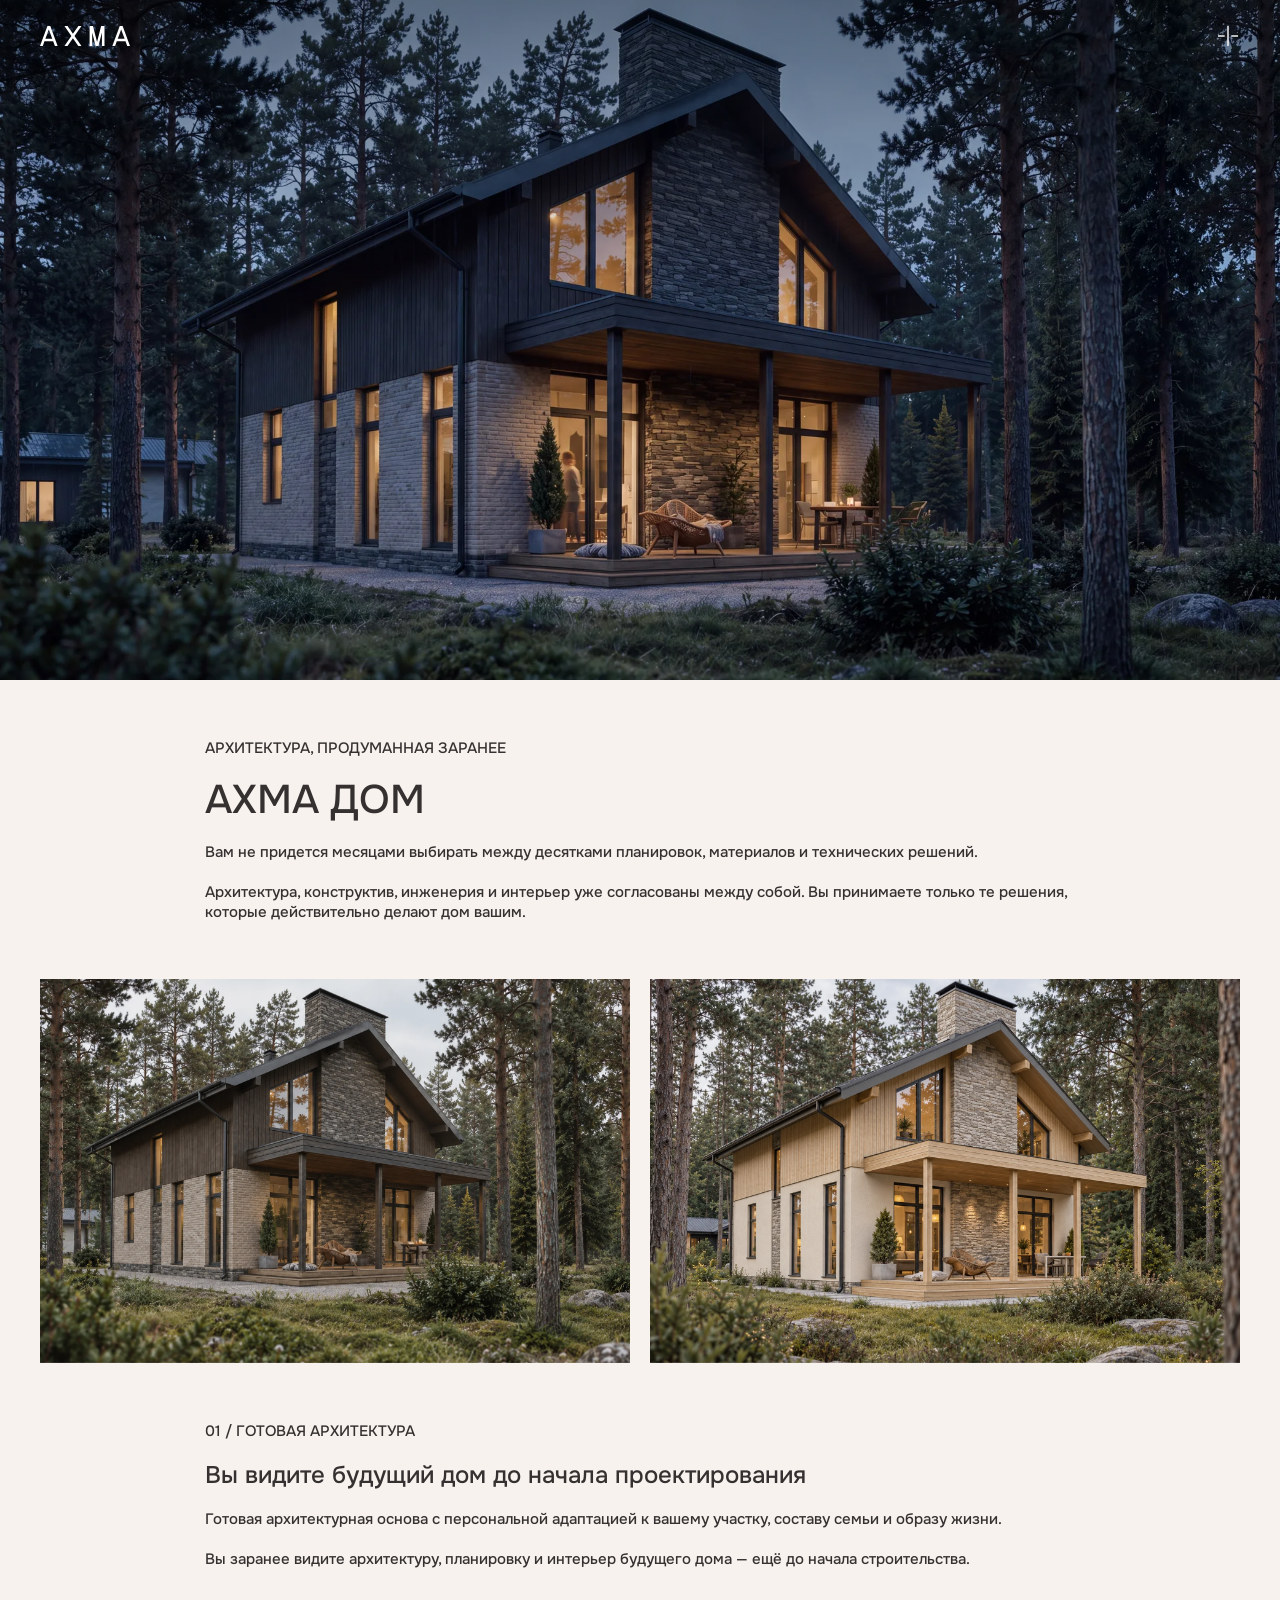
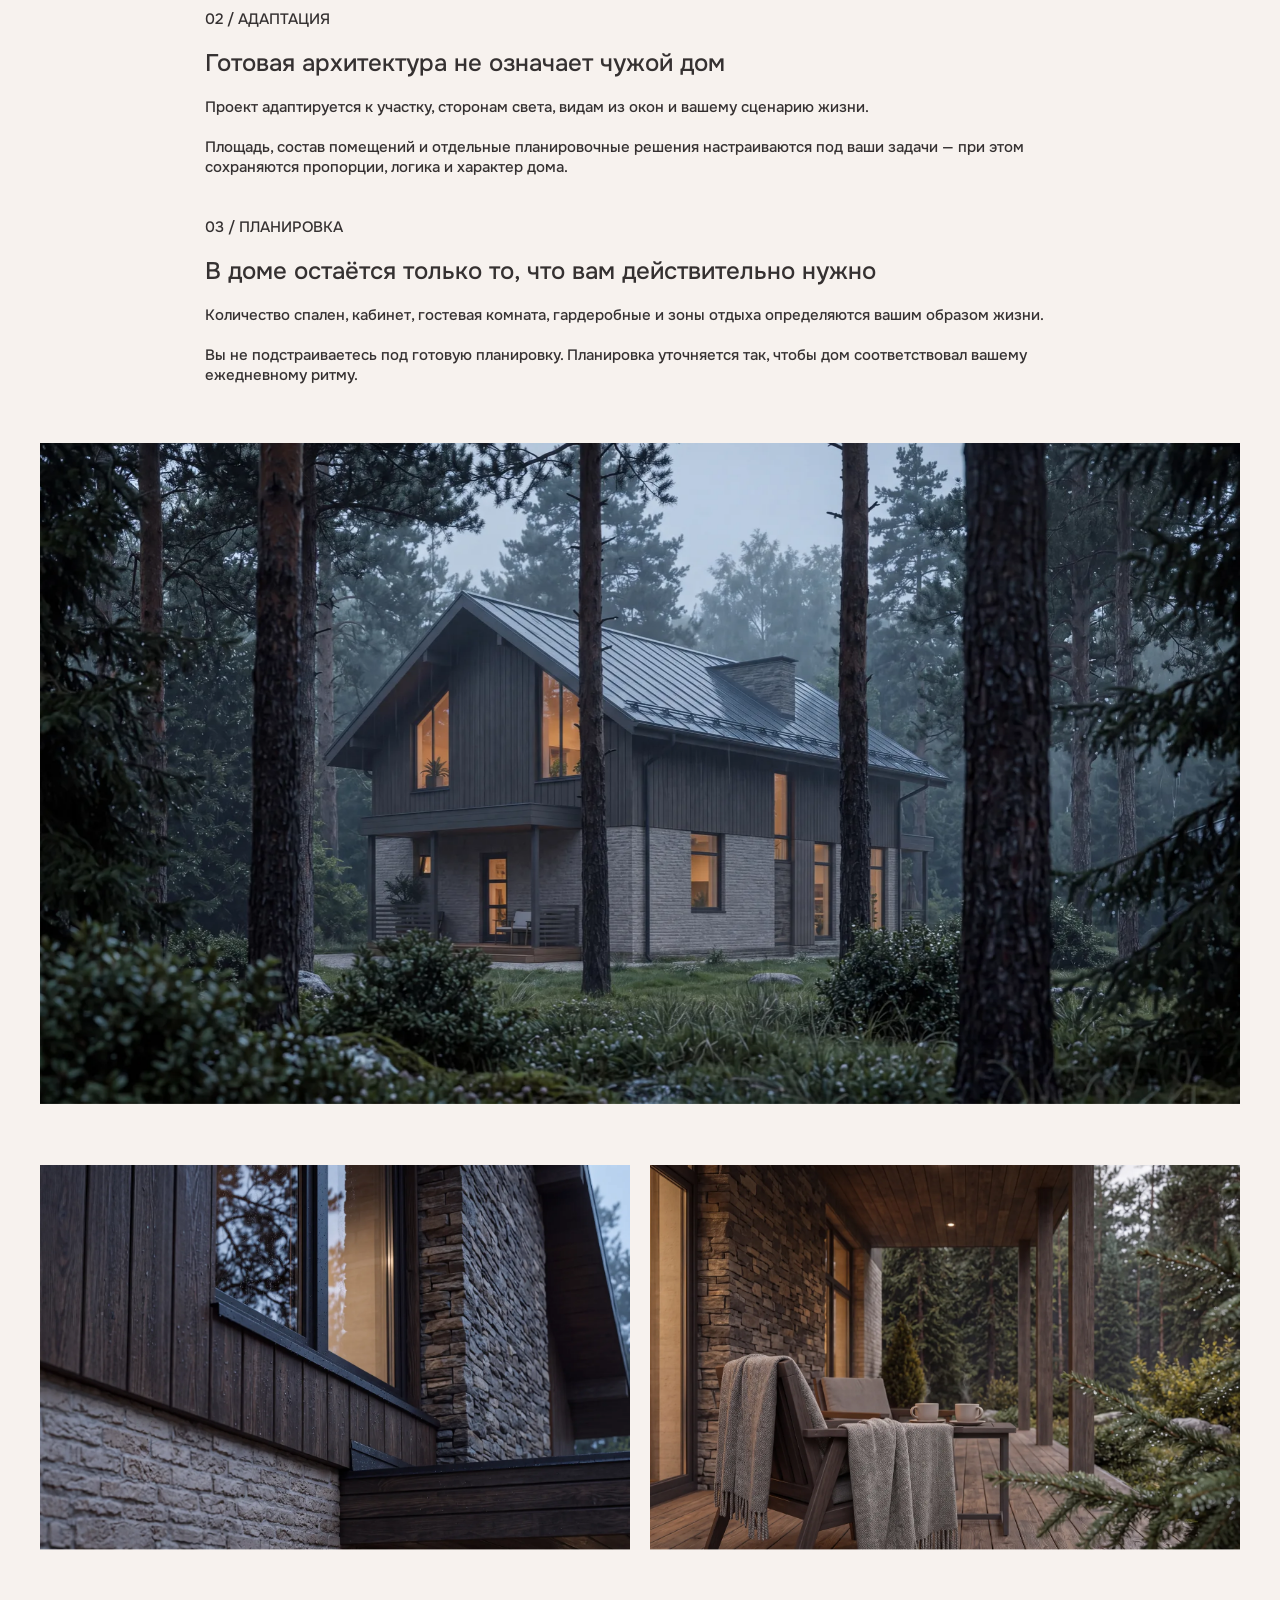
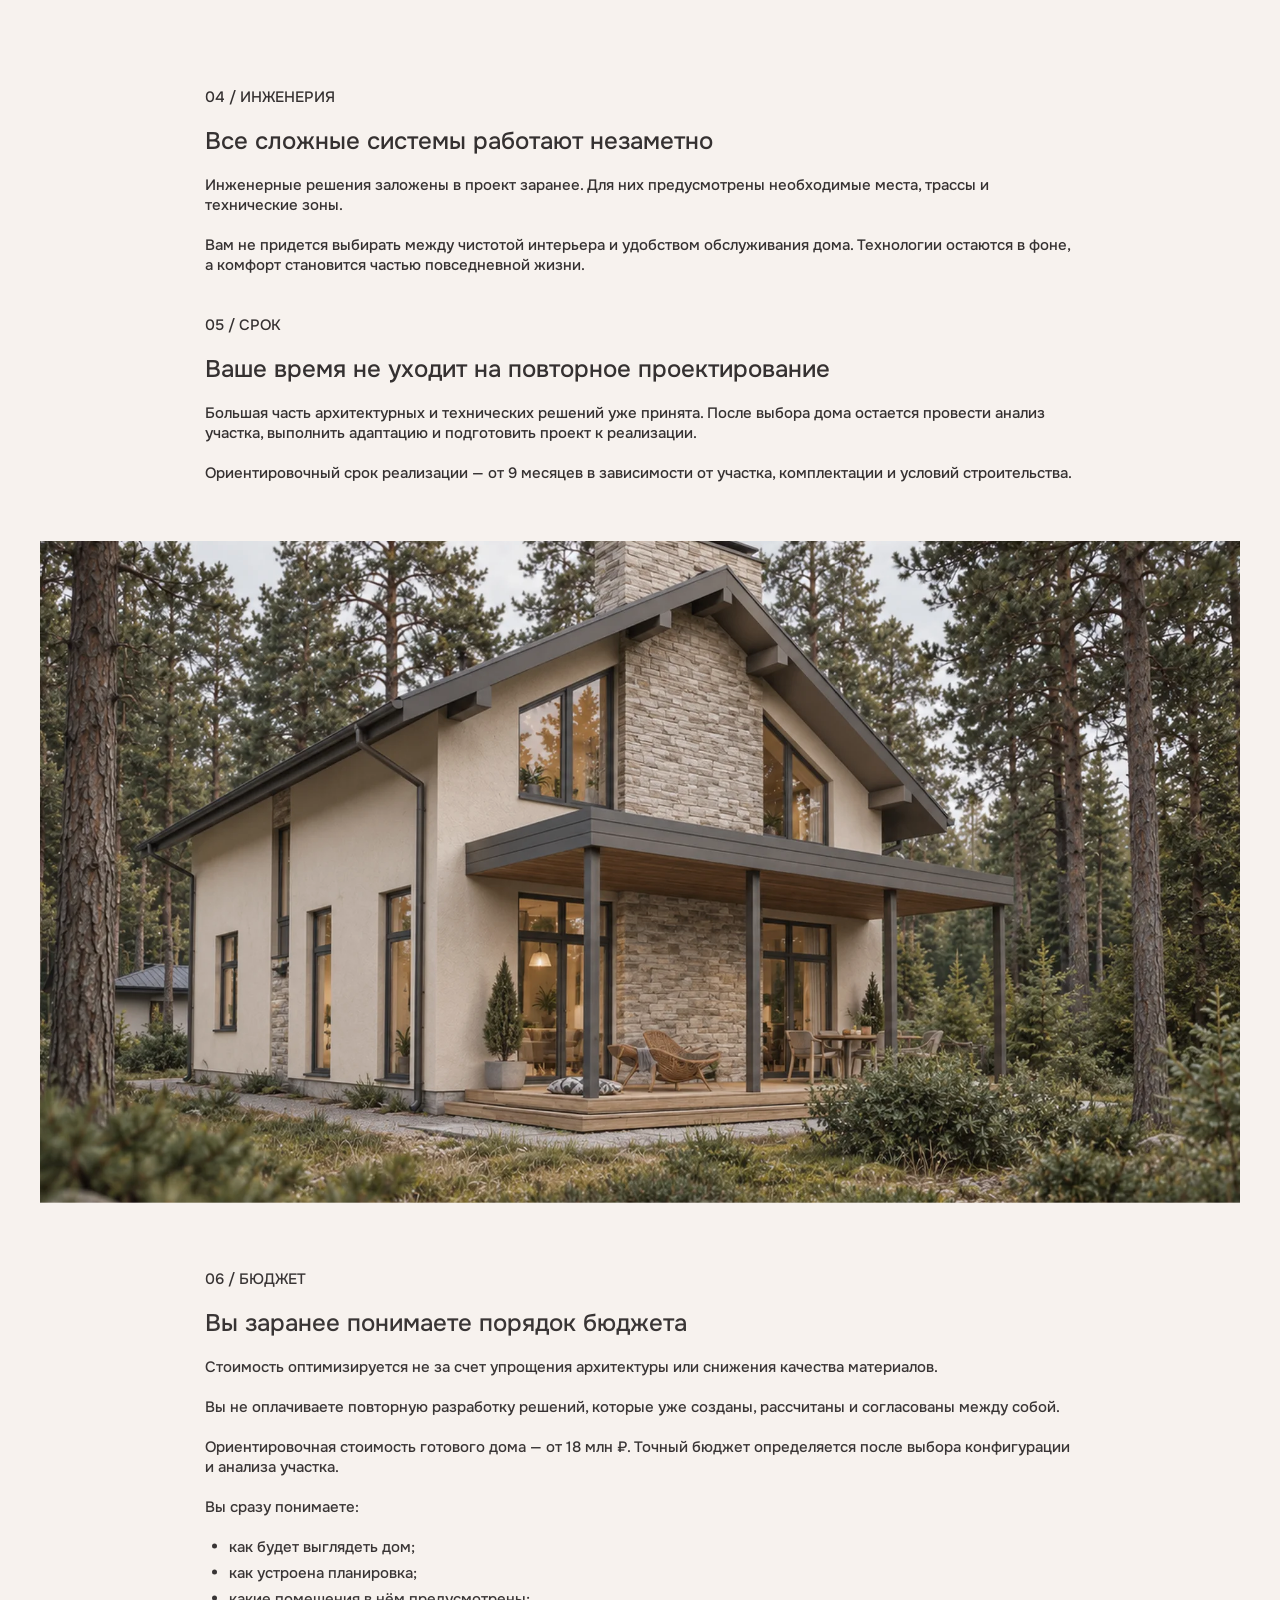
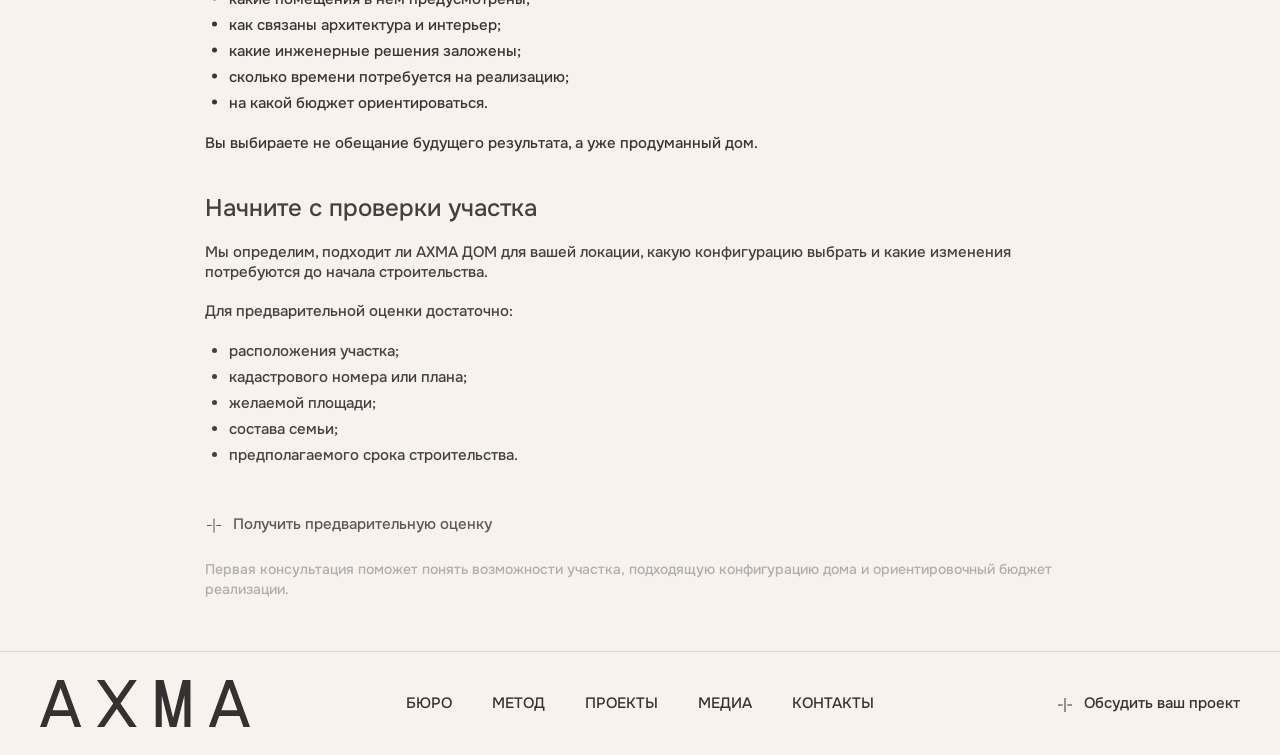
==== commit ea1dc3a3: "Optimize all 105 images to WebP (-91%), switch GSAP intro to zero-reflow GPU transforms, add async d" ====
--- a/ahma-dom.html
+++ b/ahma-dom.html
@@ -14,10 +14,10 @@
   <header class="site-header" id="site-header">
     <div class="site-header__inner">
       <a href="index.html" class="site-header__logo" aria-label="АХМА — на главную">
-        <img src="assets/logo-header.svg" alt="АХМА" width="90" height="20" />
+        <img decoding="async" src="assets/logo-header.svg" alt="АХМА" width="90" height="20" />
       </a>
       <button type="button" class="site-header__menu-btn" id="menu-toggle" aria-label="Открыть меню" aria-expanded="false" aria-controls="nav-drawer">
-        <img src="assets/menu-icon.svg" alt="" width="24" height="24" />
+        <img decoding="async" src="assets/menu-icon.svg" alt="" width="24" height="24" />
       </button>
     </div>
   </header>
@@ -27,10 +27,10 @@
     <nav class="nav-drawer__panel" aria-label="Основная навигация">
       <div class="nav-drawer__top">
         <a href="index.html" class="nav-drawer__logo" aria-label="АХМА — на главную">
-          <img src="assets/logo-footer.svg" alt="АХМА" width="144" height="32" />
+          <img decoding="async" src="assets/logo-footer.svg" alt="АХМА" width="144" height="32" />
         </a>
         <button type="button" class="nav-drawer__close" data-close-drawer aria-label="Закрыть меню">
-          <img src="assets/arrow-icon.svg" alt="" width="18" height="18" />
+          <img decoding="async" src="assets/arrow-icon.svg" alt="" width="18" height="18" />
         </button>
       </div>
       <ul class="nav-drawer__links">
@@ -56,8 +56,8 @@
 
   <main>
     <section class="case-hero">
-      <button type="button" class="case-hero__btn" data-lightbox-src="assets/pages/ahmadom-hero.png" data-lightbox-caption="АХМА ДОМ — главный фасад">
-        <img src="assets/pages/ahmadom-hero.png" alt="АХМА ДОМ" />
+      <button type="button" class="case-hero__btn" data-lightbox-src="assets/pages/ahmadom-hero.webp" data-lightbox-caption="АХМА ДОМ — главный фасад">
+        <img decoding="async" src="assets/pages/ahmadom-hero.webp" alt="АХМА ДОМ" />
       </button>
       <div class="case-hero__vignette" aria-hidden="true"></div>
     </section>
@@ -74,13 +74,13 @@
 
       <div class="case-gallery__pair">
         <figure class="case-gallery__pair-item">
-          <button type="button" class="project-trigger" data-lightbox-src="assets/pages/ahmadom-1.png" data-lightbox-caption="АХМА ДОМ — экстерьер">
-            <img src="assets/pages/ahmadom-1.png" alt="АХМА ДОМ — экстерьер" loading="lazy" />
+          <button type="button" class="project-trigger" data-lightbox-src="assets/pages/ahmadom-1.webp" data-lightbox-caption="АХМА ДОМ — экстерьер">
+            <img decoding="async" src="assets/pages/ahmadom-1.webp" alt="АХМА ДОМ — экстерьер" loading="lazy" />
           </button>
         </figure>
         <figure class="case-gallery__pair-item">
-          <button type="button" class="project-trigger" data-lightbox-src="assets/pages/ahmadom-2.png" data-lightbox-caption="АХМА ДОМ — терраса">
-            <img src="assets/pages/ahmadom-2.png" alt="АХМА ДОМ — терраса" loading="lazy" />
+          <button type="button" class="project-trigger" data-lightbox-src="assets/pages/ahmadom-2.webp" data-lightbox-caption="АХМА ДОМ — терраса">
+            <img decoding="async" src="assets/pages/ahmadom-2.webp" alt="АХМА ДОМ — терраса" loading="lazy" />
           </button>
         </figure>
       </div>
@@ -110,20 +110,20 @@
 
       <div class="case-gallery">
         <figure class="case-gallery__wide">
-          <button type="button" class="project-trigger" data-lightbox-src="assets/pages/ahmadom-3.png" data-lightbox-caption="АХМА ДОМ — вечерний ракурс">
-            <img src="assets/pages/ahmadom-3.png" alt="АХМА ДОМ — вечерний ракурс" loading="lazy" />
+          <button type="button" class="project-trigger" data-lightbox-src="assets/pages/ahmadom-3.webp" data-lightbox-caption="АХМА ДОМ — вечерний ракурс">
+            <img decoding="async" src="assets/pages/ahmadom-3.webp" alt="АХМА ДОМ — вечерний ракурс" loading="lazy" />
           </button>
         </figure>
 
         <div class="case-gallery__pair">
           <figure class="case-gallery__pair-item">
-            <button type="button" class="project-trigger" data-lightbox-src="assets/pages/ahmadom-4.png" data-lightbox-caption="АХМА ДОМ — интерьер гостиной">
-              <img src="assets/pages/ahmadom-4.png" alt="АХМА ДОМ — интерьер" loading="lazy" />
+            <button type="button" class="project-trigger" data-lightbox-src="assets/pages/ahmadom-4.webp" data-lightbox-caption="АХМА ДОМ — интерьер гостиной">
+              <img decoding="async" src="assets/pages/ahmadom-4.webp" alt="АХМА ДОМ — интерьер" loading="lazy" />
             </button>
           </figure>
           <figure class="case-gallery__pair-item">
-            <button type="button" class="project-trigger" data-lightbox-src="assets/pages/ahmadom-5.png" data-lightbox-caption="АХМА ДОМ — свет и материалы">
-              <img src="assets/pages/ahmadom-5.png" alt="АХМА ДОМ — материалы" loading="lazy" />
+            <button type="button" class="project-trigger" data-lightbox-src="assets/pages/ahmadom-5.webp" data-lightbox-caption="АХМА ДОМ — свет и материалы">
+              <img decoding="async" src="assets/pages/ahmadom-5.webp" alt="АХМА ДОМ — материалы" loading="lazy" />
             </button>
           </figure>
         </div>
@@ -146,8 +146,8 @@
       </div>
 
       <figure class="case-gallery__wide">
-        <button type="button" class="project-trigger" data-lightbox-src="assets/pages/ahmadom-6.png" data-lightbox-caption="АХМА ДОМ — двор с костровой чашей">
-          <img src="assets/pages/ahmadom-6.png" alt="АХМА ДОМ — двор" loading="lazy" />
+        <button type="button" class="project-trigger" data-lightbox-src="assets/pages/ahmadom-6.webp" data-lightbox-caption="АХМА ДОМ — двор с костровой чашей">
+          <img decoding="async" src="assets/pages/ahmadom-6.webp" alt="АХМА ДОМ — двор" loading="lazy" />
         </button>
       </figure>
 
@@ -186,7 +186,7 @@
 
         <div class="ahmadom-block">
           <a href="index.html#contact" class="action-link">
-            <span class="action-link__icon" aria-hidden="true"><img src="assets/arrow-icon.svg" alt="" width="18" height="18" /></span>
+            <span class="action-link__icon" aria-hidden="true"><img decoding="async" src="assets/arrow-icon.svg" alt="" width="18" height="18" /></span>
             <span>Получить предварительную оценку</span>
           </a>
           <p style="font-size: 14px; color: #9e9e9e; line-height: 20px;">
@@ -200,7 +200,7 @@
   <footer class="site-footer">
     <div class="site-footer__inner">
       <a href="index.html" class="site-footer__logo" aria-label="АХМА — на главную">
-        <img src="assets/logo-footer.svg" alt="АХМА" width="315" height="70" />
+        <img decoding="async" src="assets/logo-footer.svg" alt="АХМА" width="315" height="70" />
       </a>
       <nav class="site-footer__nav" aria-label="Навигация в подвале">
         <a href="bureau.html">Бюро</a>
@@ -210,7 +210,7 @@
         <a href="index.html#contact">Контакты</a>
       </nav>
       <a href="index.html#contact" class="action-link site-footer__cta">
-        <span class="action-link__icon" aria-hidden="true"><img src="assets/arrow-icon.svg" alt="" width="18" height="18" /></span>
+        <span class="action-link__icon" aria-hidden="true"><img decoding="async" src="assets/arrow-icon.svg" alt="" width="18" height="18" /></span>
         <span>Обсудить ваш проект</span>
       </a>
     </div>
@@ -226,7 +226,7 @@
     </div>
     <div class="lightbox__stage">
       <button type="button" class="lightbox__zone lightbox__zone--prev" id="lightbox-prev" aria-label="Предыдущее фото"><span class="lightbox__arrow" aria-hidden="true">←</span></button>
-      <figure class="lightbox__figure"><img src="" alt="" id="lightbox-img" /></figure>
+      <figure class="lightbox__figure"><img decoding="async" src="" alt="" id="lightbox-img" /></figure>
       <button type="button" class="lightbox__zone lightbox__zone--next" id="lightbox-next" aria-label="Следующее фото"><span class="lightbox__arrow" aria-hidden="true">→</span></button>
     </div>
     <div class="lightbox__bottom"><p class="lightbox__caption" id="lightbox-caption"></p></div>
--- a/styles.css
+++ b/styles.css
@@ -415,9 +415,8 @@
   color: var(--ink);
   word-break: break-word;
   opacity: 0;
-  filter: blur(10px);
-  transform: translateY(24px);
-  will-change: opacity, transform, filter;
+  transform: translate3d(0, 24px, 0);
+  will-change: opacity, transform;
 }
 
 .intro__headline-lead {
@@ -436,7 +435,8 @@
   overflow: hidden;
   background-color: #2b2725;
   transform-origin: top left;
-  will-change: transform, width, height;
+  will-change: transform;
+  contain: layout paint;
 }
 
 .hero-morph__image {
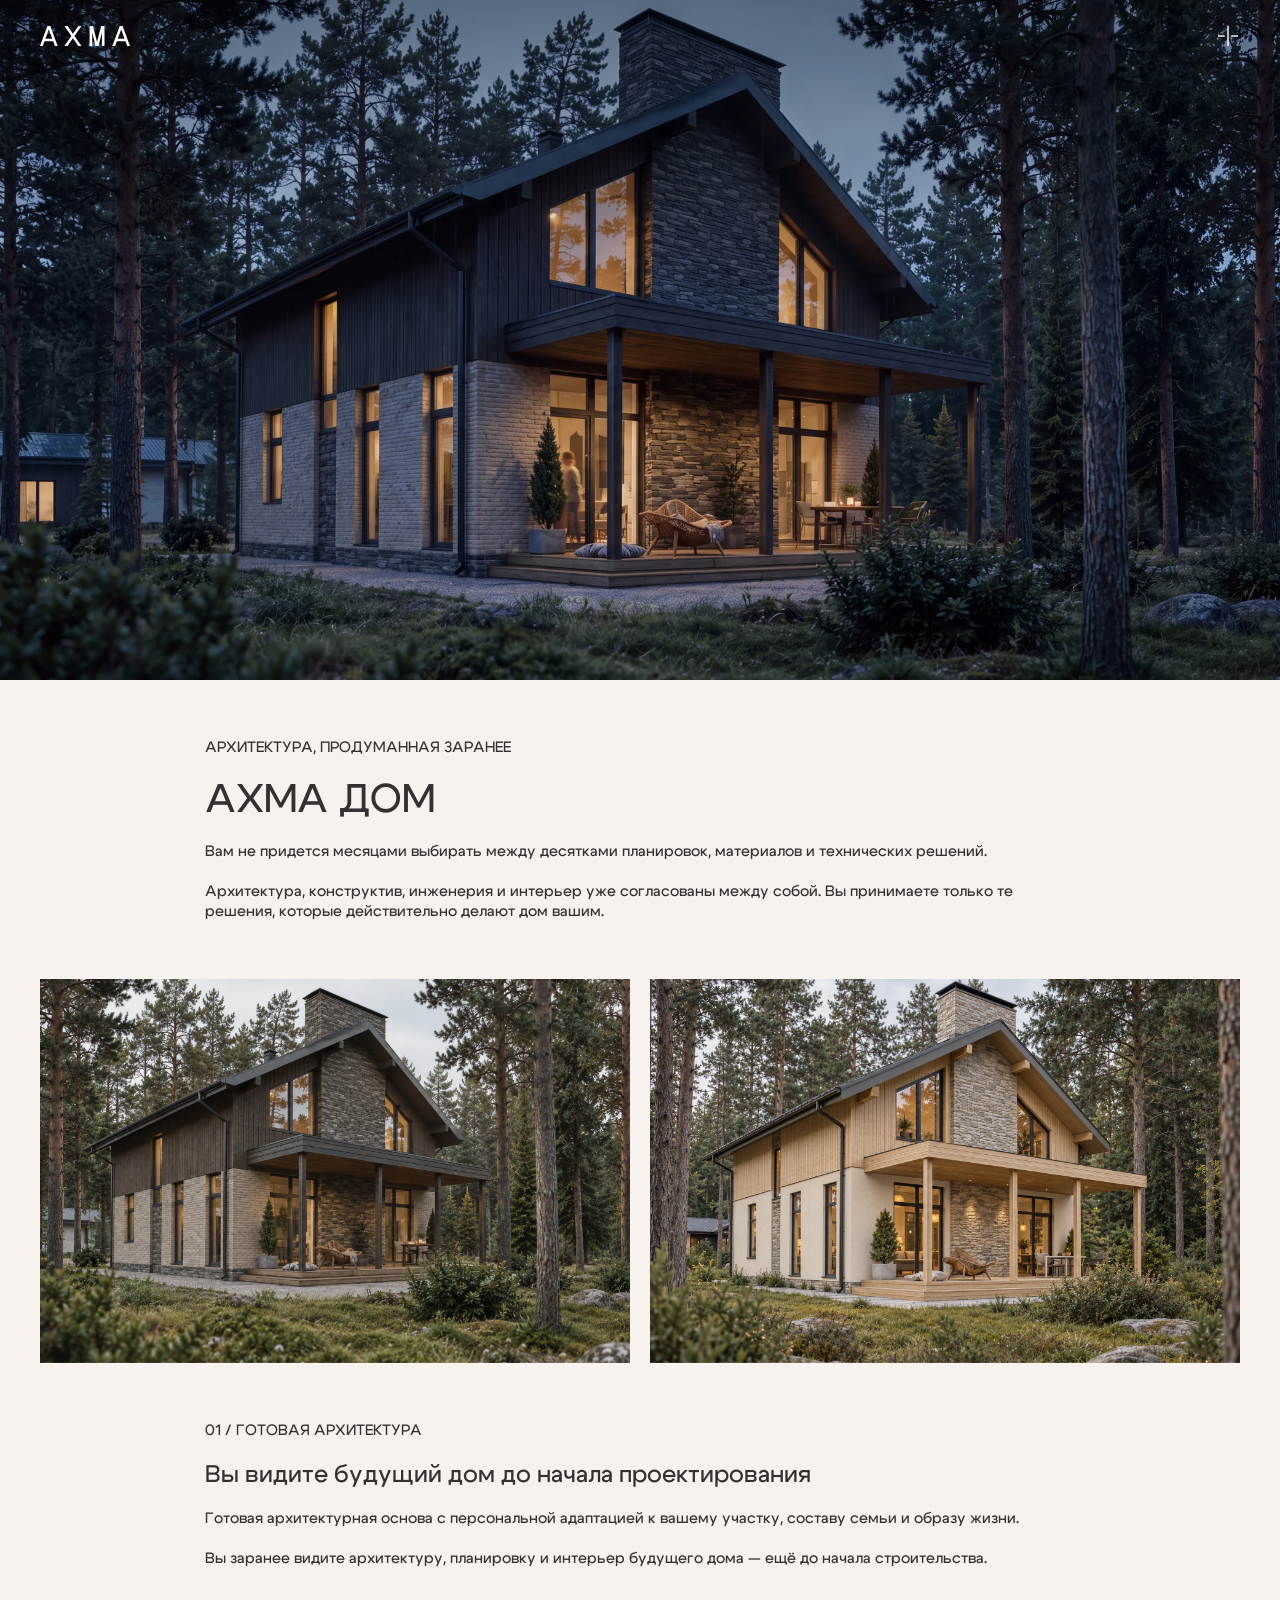
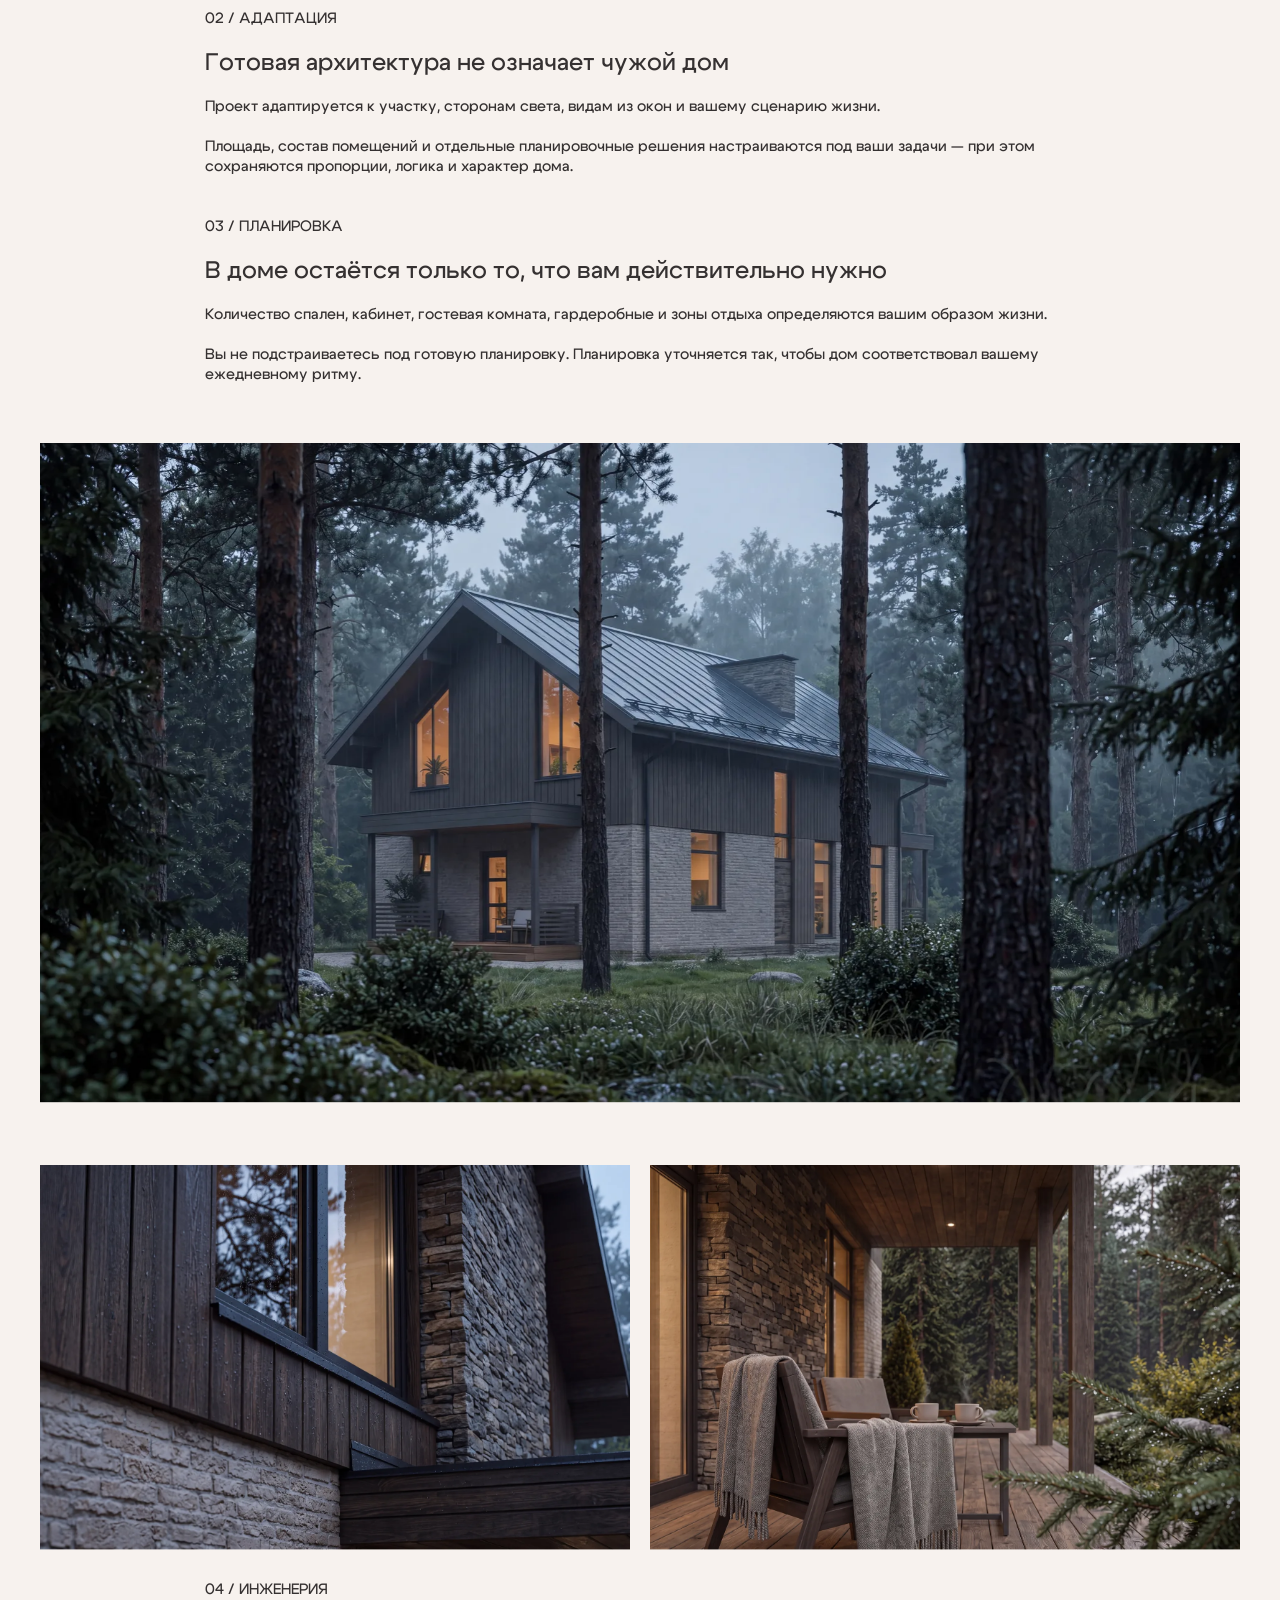
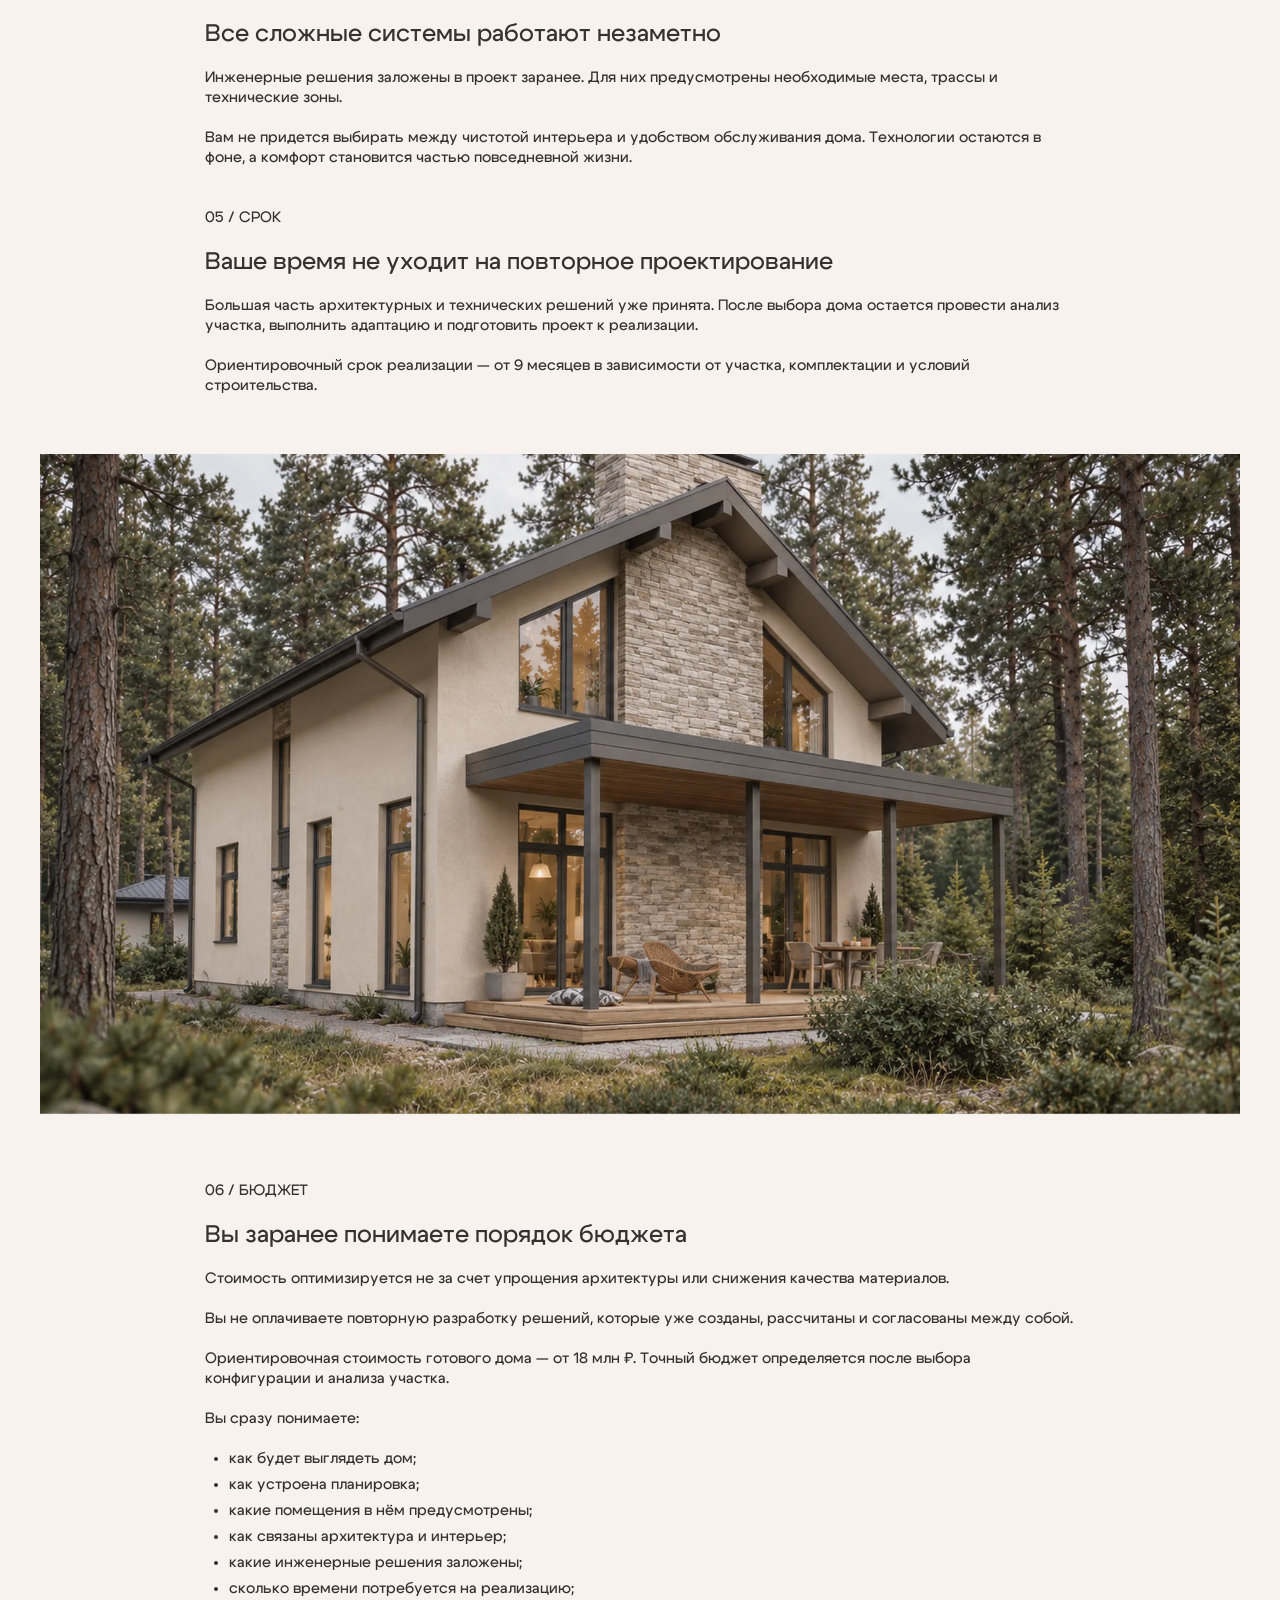
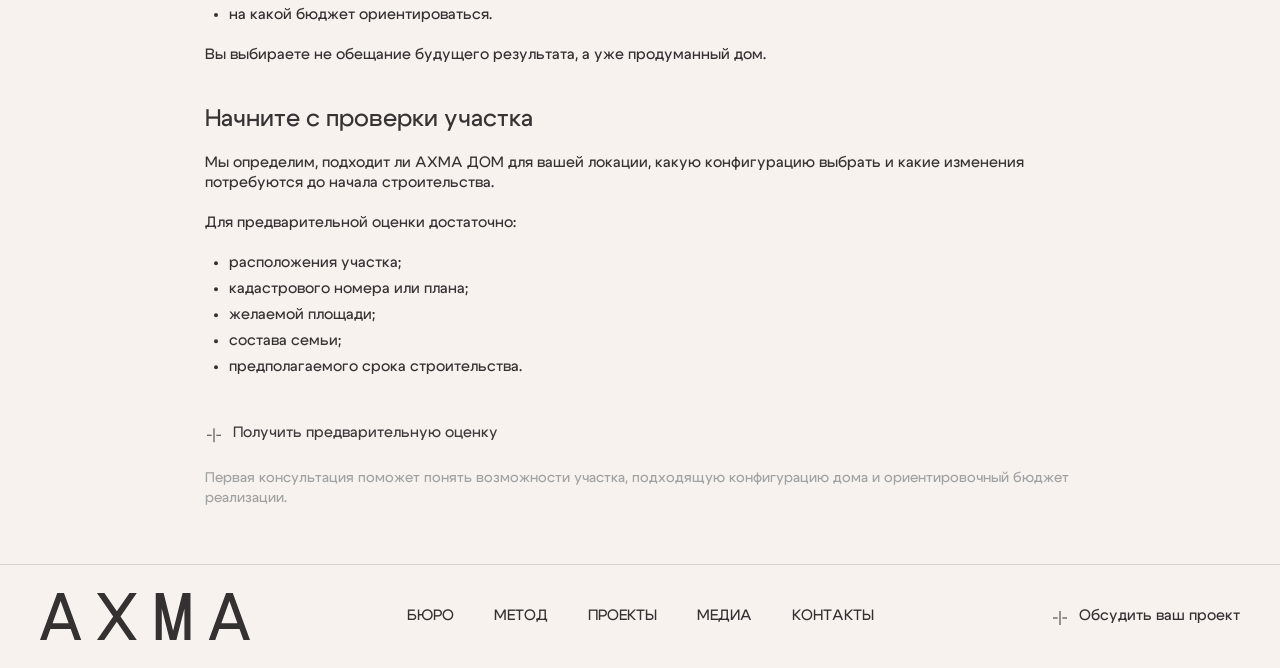
==== commit 20f20362: "Apply all 8 final revisions: Cygre @font-face, viewport-peek projects, direct project links, remove " ====
--- a/ahma-dom.html
+++ b/ahma-dom.html
@@ -108,7 +108,7 @@
         </article>
       </div>
 
-      <div class="case-gallery">
+      <div class="case-gallery ahmadom-gallery">
         <figure class="case-gallery__wide">
           <button type="button" class="project-trigger" data-lightbox-src="assets/pages/ahmadom-3.webp" data-lightbox-caption="АХМА ДОМ — вечерний ракурс">
             <img decoding="async" src="assets/pages/ahmadom-3.webp" alt="АХМА ДОМ — вечерний ракурс" loading="lazy" />
@@ -129,7 +129,7 @@
         </div>
       </div>
 
-      <div class="ahmadom-section">
+      <div class="ahmadom-section ahmadom-section--tight-top">
         <article class="ahmadom-block">
           <p class="section-eyebrow">04 / Инженерия</p>
           <h2 class="display-sm">Все сложные системы работают незаметно</h2>
--- a/styles.css
+++ b/styles.css
@@ -2,13 +2,29 @@
    АХМА — Architectural Bureau Design System & Responsive Layout
    Reference desktop width: 1920px (1800px inner container, 60px margins)
    ========================================================================== */
+
+@font-face {
+  font-family: 'Cygre';
+  src: url('assets/fonts/Cygre-Regular.ttf') format('truetype');
+  font-weight: 400;
+  font-style: normal;
+  font-display: swap;
+}
+
+@font-face {
+  font-family: 'Cygre';
+  src: url('assets/fonts/Cygre-Medium.ttf') format('truetype');
+  font-weight: 500;
+  font-style: normal;
+  font-display: swap;
+}
 
 :root {
   --bg: #f7f2ee;
   --ink: #353131;
   --muted: #8c8c8c;
   --border: #dad5d1;
-  --font-main: 'Cygre Medium', 'Cygre', 'Onest', -apple-system, BlinkMacSystemFont, 'Helvetica Neue', sans-serif;
+  --font-main: 'Cygre', -apple-system, BlinkMacSystemFont, 'Helvetica Neue', sans-serif;
 
   --gutter: clamp(20px, 3.125vw, 60px);
   --container-max: 1920px;
@@ -480,6 +496,46 @@
   background: linear-gradient(180deg, rgba(255, 255, 255, 0.85), rgba(255, 255, 255, 0));
 }
 
+.hero-sound-btn {
+  position: absolute;
+  right: var(--gutter);
+  bottom: 28px;
+  z-index: 5;
+  display: inline-flex;
+  align-items: center;
+  gap: 8px;
+  padding: 9px 16px;
+  border: 1px solid rgba(255, 255, 255, 0.32);
+  border-radius: 999px;
+  background-color: rgba(20, 19, 18, 0.36);
+  backdrop-filter: blur(8px);
+  -webkit-backdrop-filter: blur(8px);
+  color: #f7f2ee;
+  font-size: 13px;
+  letter-spacing: 0.06em;
+  text-transform: uppercase;
+  cursor: pointer;
+  transition: background-color 0.25s var(--ease), border-color 0.25s var(--ease), opacity 0.25s var(--ease);
+}
+
+.hero-sound-btn:hover {
+  background-color: rgba(20, 19, 18, 0.62);
+  border-color: rgba(255, 255, 255, 0.65);
+}
+
+.hero-sound-btn__dot {
+  width: 6px;
+  height: 6px;
+  border-radius: 50%;
+  background-color: rgba(247, 242, 238, 0.45);
+  transition: background-color 0.25s var(--ease);
+}
+
+.hero-sound-btn.is-unmuted .hero-sound-btn__dot {
+  background-color: #f7f2ee;
+  box-shadow: 0 0 8px rgba(247, 242, 238, 0.85);
+}
+
 .intro__house {
   position: relative;
   width: 100%;
@@ -531,13 +587,14 @@
 }
 
 /* ==========================================================================
-   Section 3: Projects Gallery & Hover Title Plates (712:190)
+   Section 3: Projects Gallery & Long Hover Title Plates
+   Viewport-peek logic: current project fits inside screen + next project peeks below
    ========================================================================== */
 .projects {
-  padding-top: clamp(48px, 6.25vw, 120px);
+  padding-top: clamp(32px, 3.2vw, 60px);
   display: flex;
   flex-direction: column;
-  gap: clamp(32px, 6.25vw, 120px);
+  gap: clamp(28px, 3vw, 52px);
 }
 
 .project-trigger {
@@ -548,7 +605,7 @@
   margin: 0;
   border: none;
   background: none;
-  cursor: zoom-in;
+  cursor: pointer;
   position: relative;
   overflow: hidden;
   text-align: left;
@@ -563,23 +620,22 @@
 
 .project-trigger:hover img,
 .project-trigger:focus-visible img {
-  transform: scale(1.02);
-}
-
-/* Hover & Keyboard-Focus Plate (always visible on touch devices) */
+  transform: scale(1.025);
+}
+
+/* Long full-width hover & keyboard-focus title plate (always visible on touch devices) */
 .project-plate {
   position: absolute;
   left: clamp(14px, 1.25vw, 24px);
+  right: clamp(14px, 1.25vw, 24px);
   bottom: clamp(14px, 1.25vw, 24px);
-  max-width: calc(100% - 28px);
-  padding: 12px 16px;
-  background-color: rgba(247, 242, 238, 0.92);
+  padding: clamp(14px, 1.05vw, 20px) clamp(18px, 1.4vw, 28px);
+  background-color: rgba(247, 242, 238, 0.94);
   backdrop-filter: blur(8px);
   -webkit-backdrop-filter: blur(8px);
   color: var(--ink);
   display: flex;
-  flex-direction: column;
-  gap: 2px;
+  align-items: center;
   opacity: 0;
   transform: translateY(8px);
   transition: opacity 0.3s var(--ease), transform 0.3s var(--ease);
@@ -587,15 +643,9 @@
 }
 
 .project-plate__title {
-  font-size: clamp(14px, 0.94vw, 17px);
+  font-size: clamp(16px, 1.05vw, 20px);
   line-height: 1.25;
   color: var(--ink);
-}
-
-.project-plate__meta {
-  font-size: clamp(12px, 0.78vw, 14px);
-  line-height: 1.3;
-  color: var(--muted);
 }
 
 .project-trigger:hover .project-plate,
@@ -615,7 +665,9 @@
 
 .project-wide {
   width: 100%;
-  aspect-ratio: 1800 / 1020;
+  height: min(calc(100svh - 175px), 50vw);
+  min-height: 340px;
+  max-height: 820px;
   overflow: hidden;
 }
 
@@ -623,25 +675,29 @@
   display: grid;
   grid-template-columns: 405fr 215fr 1180fr;
   align-items: stretch;
+  height: min(calc(100svh - 175px), 50vw);
+  min-height: 360px;
+  max-height: 820px;
 }
 
 .project-asymmetric__left {
   grid-column: 1;
-  display: flex;
-  flex-direction: column;
-  justify-content: space-between;
-  gap: clamp(20px, 5.2vw, 100px);
+  display: grid;
+  grid-template-rows: 1fr 1fr;
+  gap: clamp(16px, 2.4vw, 44px);
+  min-height: 0;
 }
 
 .project-asymmetric__right {
   grid-column: 3;
-  aspect-ratio: 1180 / 1020;
+  height: 100%;
   overflow: hidden;
 }
 
 .project-detail {
   width: 100%;
-  aspect-ratio: 405 / 460;
+  height: 100%;
+  min-height: 0;
   overflow: hidden;
 }
 
@@ -658,7 +714,7 @@
 .projects__cta-wrap {
   display: flex;
   justify-content: center;
-  margin-top: clamp(-12px, -3.125vw, -60px);
+  margin-top: clamp(8px, 1.5vw, 24px);
 }
 
 /* ==========================================================================
@@ -1472,18 +1528,28 @@
 @media (max-width: 960px) {
   .project-asymmetric {
     grid-template-columns: 1fr;
+    height: auto;
+    max-height: none;
     gap: 24px;
   }
 
   .project-asymmetric__left {
     grid-column: 1;
-    flex-direction: row;
+    grid-template-rows: auto;
+    grid-template-columns: repeat(2, 1fr);
     gap: 20px;
     order: 2;
   }
 
+  .project-detail {
+    aspect-ratio: 405 / 460;
+    height: auto;
+  }
+
   .project-asymmetric__right {
     grid-column: 1;
+    aspect-ratio: 4 / 3;
+    height: auto;
     order: 1;
   }
 
--- a/pages.css
+++ b/pages.css
@@ -279,6 +279,66 @@
   pointer-events: none;
 }
 
+.bureau-geo__item {
+  cursor: pointer;
+  transition: opacity 0.25s var(--ease);
+}
+
+.bureau-geo__item.is-active .bureau-geo__dot {
+  transform: scale(1.45);
+}
+
+.bureau-geo__dot {
+  transition: transform 0.25s var(--ease);
+}
+
+.bureau-geo__pin {
+  position: absolute;
+  z-index: 3;
+  transform: translate(-50%, -50%);
+  display: inline-flex;
+  align-items: center;
+  gap: 8px;
+  background: none;
+  border: none;
+  padding: 6px;
+  cursor: pointer;
+}
+
+.bureau-geo__pin-dot {
+  width: 10px;
+  height: 10px;
+  border-radius: 50%;
+  background-color: var(--ink);
+  box-shadow: 0 0 0 4px rgba(53, 49, 49, 0.16);
+  flex-shrink: 0;
+  transition: transform 0.25s var(--ease), box-shadow 0.25s var(--ease);
+}
+
+.bureau-geo__pin-label {
+  font-size: 13px;
+  line-height: 1.2;
+  color: var(--ink);
+  background-color: rgba(247, 242, 238, 0.92);
+  padding: 4px 9px;
+  border-radius: 999px;
+  border: 1px solid rgba(53, 49, 49, 0.14);
+  white-space: nowrap;
+  transition: background-color 0.25s var(--ease), color 0.25s var(--ease), transform 0.25s var(--ease);
+}
+
+.bureau-geo__pin:hover .bureau-geo__pin-dot,
+.bureau-geo__pin.is-active .bureau-geo__pin-dot {
+  transform: scale(1.35);
+  box-shadow: 0 0 0 8px rgba(53, 49, 49, 0.22);
+}
+
+.bureau-geo__pin:hover .bureau-geo__pin-label,
+.bureau-geo__pin.is-active .bureau-geo__pin-label {
+  background-color: var(--ink);
+  color: var(--bg);
+}
+
 /* ==========================================================================
    Page: Метод (586:514)
    ========================================================================== */
@@ -501,7 +561,7 @@
 .projects-feed {
   display: flex;
   flex-direction: column;
-  gap: clamp(24px, 4.167vw, 80px);
+  gap: clamp(24px, 2.8vw, 48px);
   padding-bottom: clamp(64px, 6.25vw, 120px);
 }
 
@@ -520,11 +580,15 @@
 }
 
 .projects-feed__card--wide {
-  aspect-ratio: 1800 / 900;
+  height: min(calc(100svh - 190px), 48vw);
+  min-height: 340px;
+  max-height: 780px;
 }
 
 .projects-feed__card--half {
-  aspect-ratio: 890 / 505;
+  height: min(calc(100svh - 230px), 34vw);
+  min-height: 280px;
+  max-height: 520px;
 }
 
 .projects-feed__card img {
@@ -690,6 +754,14 @@
   display: flex;
   flex-direction: column;
   gap: clamp(36px, 3.125vw, 60px);
+}
+
+.ahmadom-gallery {
+  padding-bottom: 0;
+}
+
+.ahmadom-section--tight-top {
+  padding-top: clamp(24px, 2.4vw, 44px);
 }
 
 .ahmadom-block {
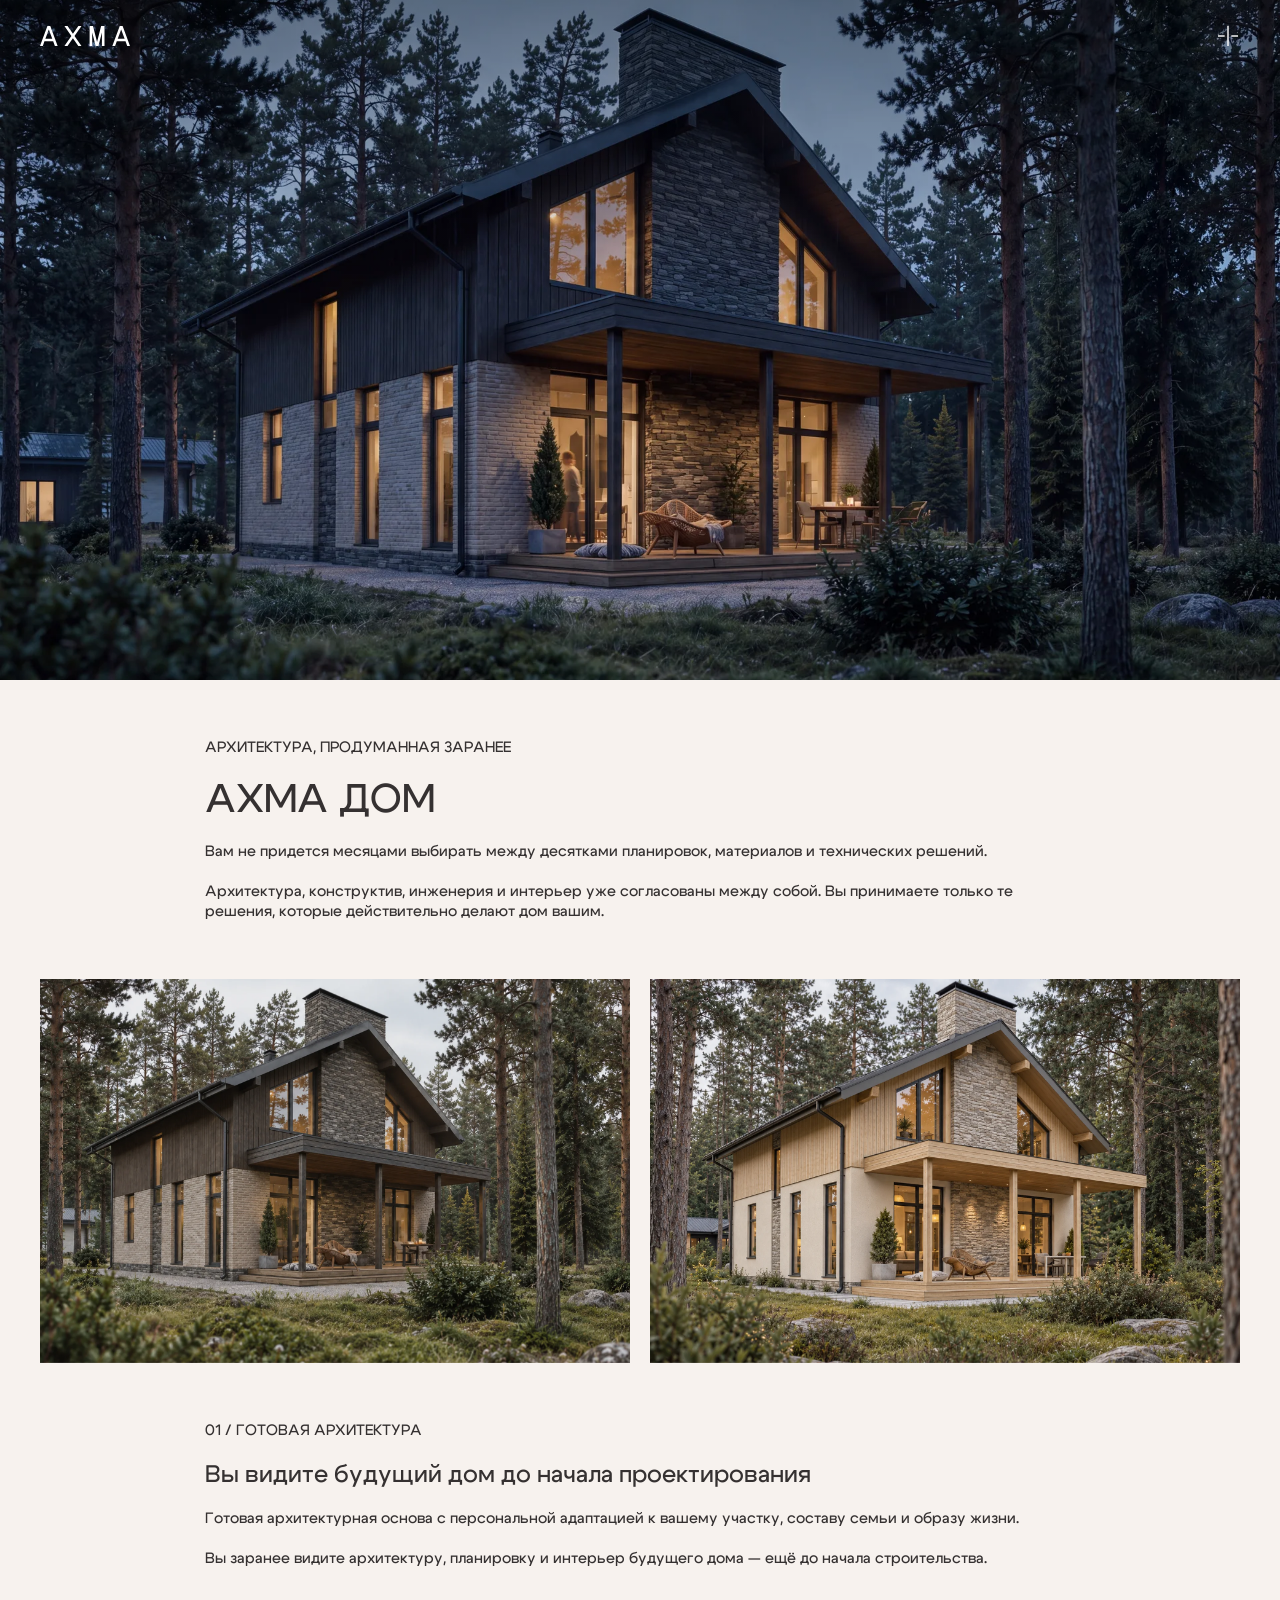
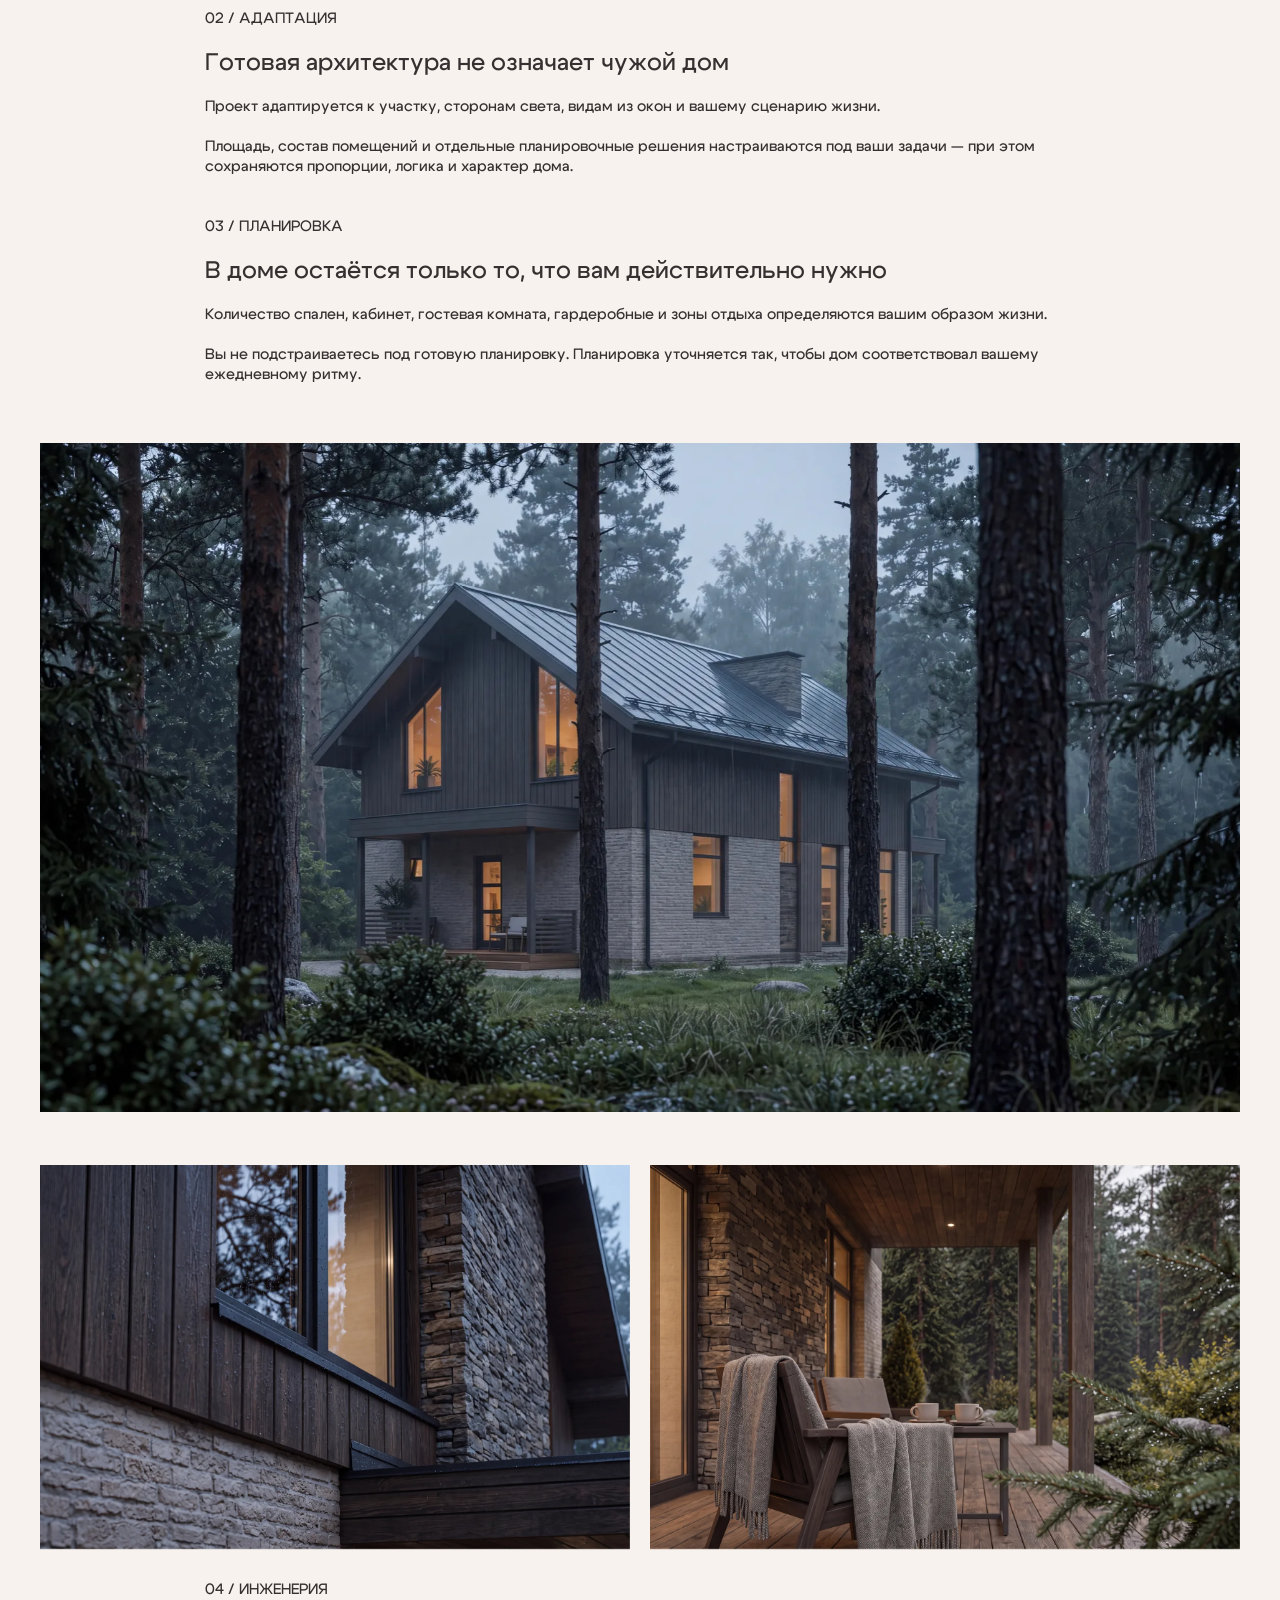
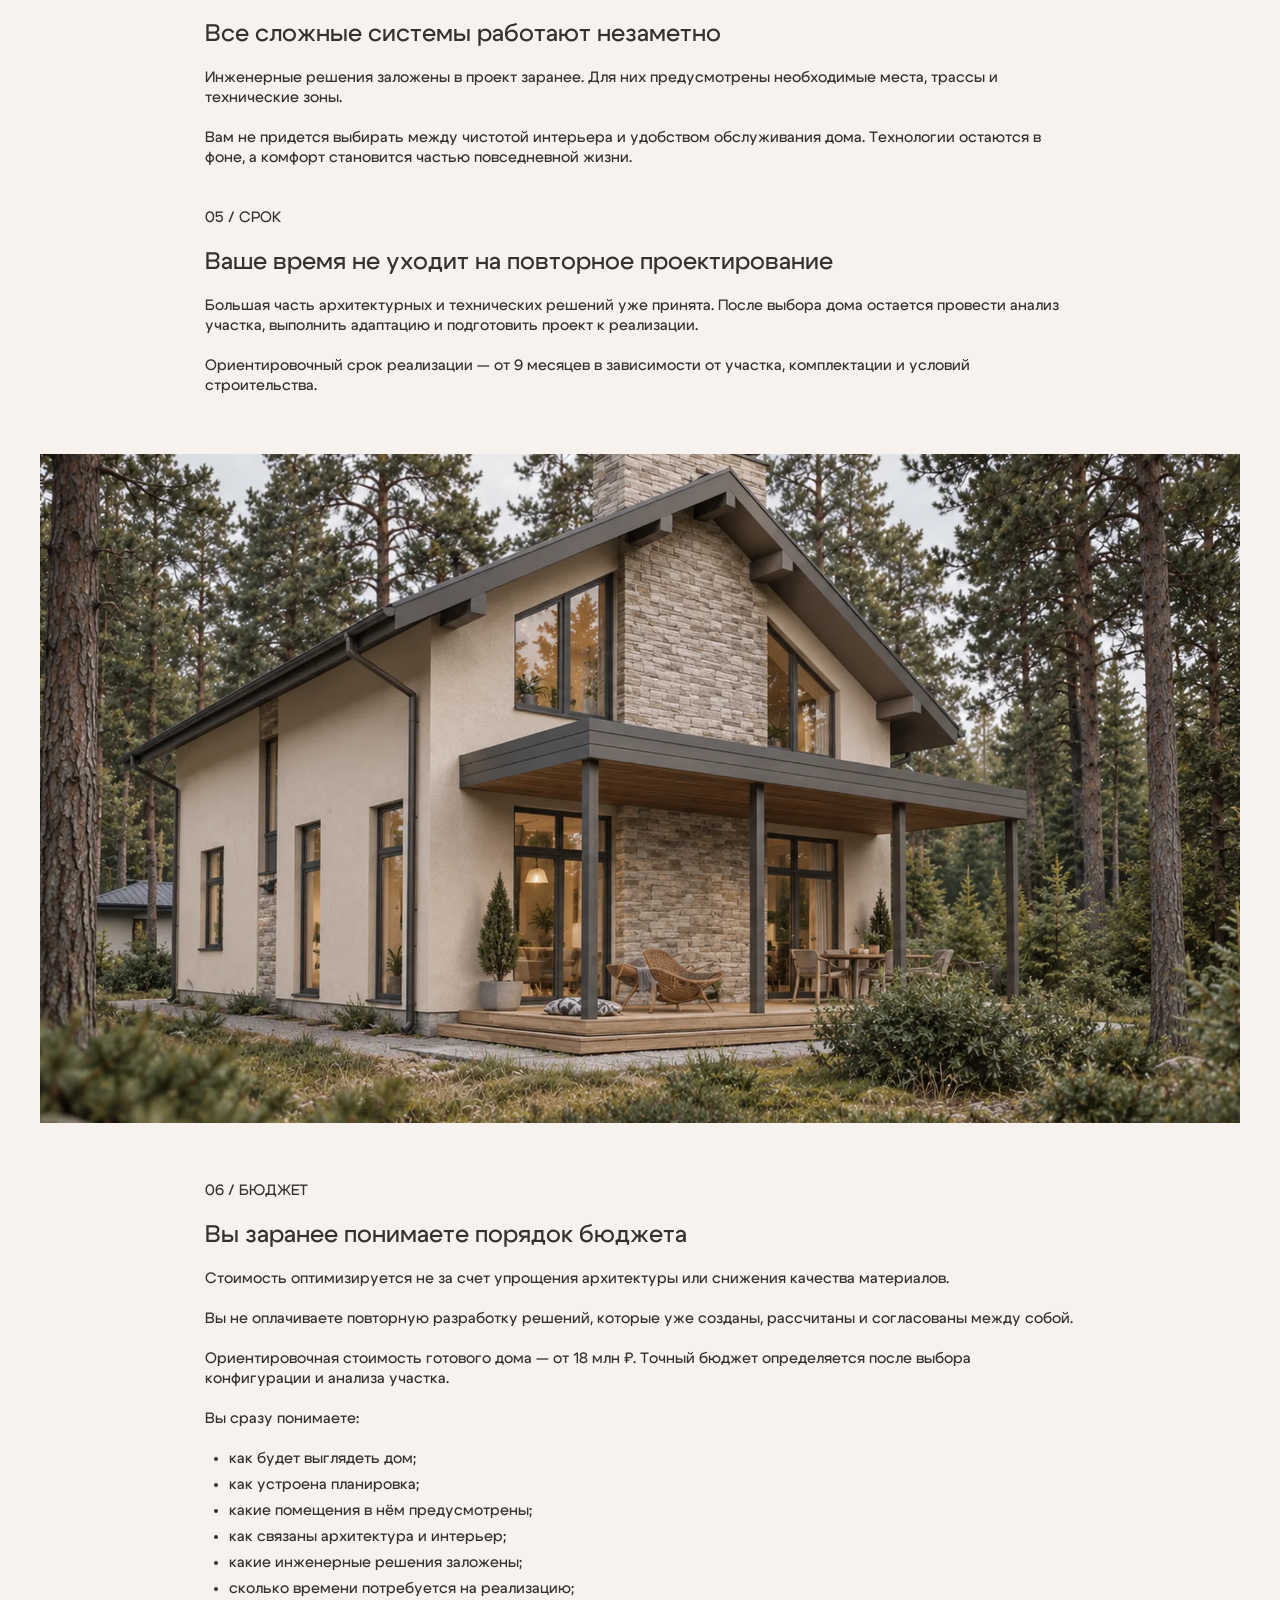
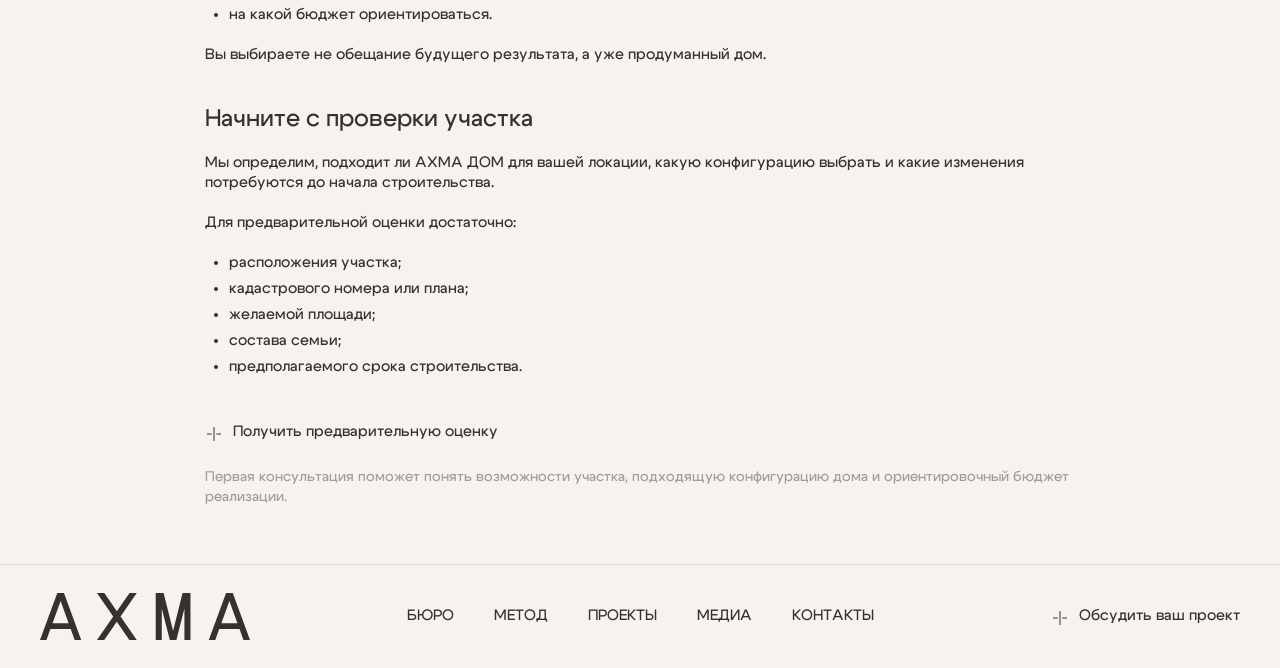
==== commit e9a4f718: "Add Lenis smooth scroll synced with GSAP ScrollTrigger and eliminate image flicker on scroll" ====
--- a/ahma-dom.html
+++ b/ahma-dom.html
@@ -232,6 +232,7 @@
     <div class="lightbox__bottom"><p class="lightbox__caption" id="lightbox-caption"></p></div>
   </div>
 
+  <script src="vendor/lenis.min.js"></script>
   <script src="vendor/gsap.min.js"></script>
   <script src="vendor/ScrollTrigger.min.js"></script>
   <script src="site.js"></script>
--- a/styles.css
+++ b/styles.css
@@ -53,6 +53,10 @@
   font-weight: 500;
   -webkit-font-smoothing: antialiased;
   -moz-osx-font-smoothing: grayscale;
+}
+
+html.lenis {
+  scroll-behavior: auto;
 }
 
 body {
@@ -615,6 +619,9 @@
   width: 100%;
   height: 100%;
   object-fit: cover;
+  backface-visibility: hidden;
+  -webkit-backface-visibility: hidden;
+  will-change: transform;
   transition: transform 0.7s var(--ease);
 }
 
@@ -669,6 +676,7 @@
   min-height: 340px;
   max-height: 820px;
   overflow: hidden;
+  background-color: #ebe5df;
 }
 
 .project-asymmetric {
